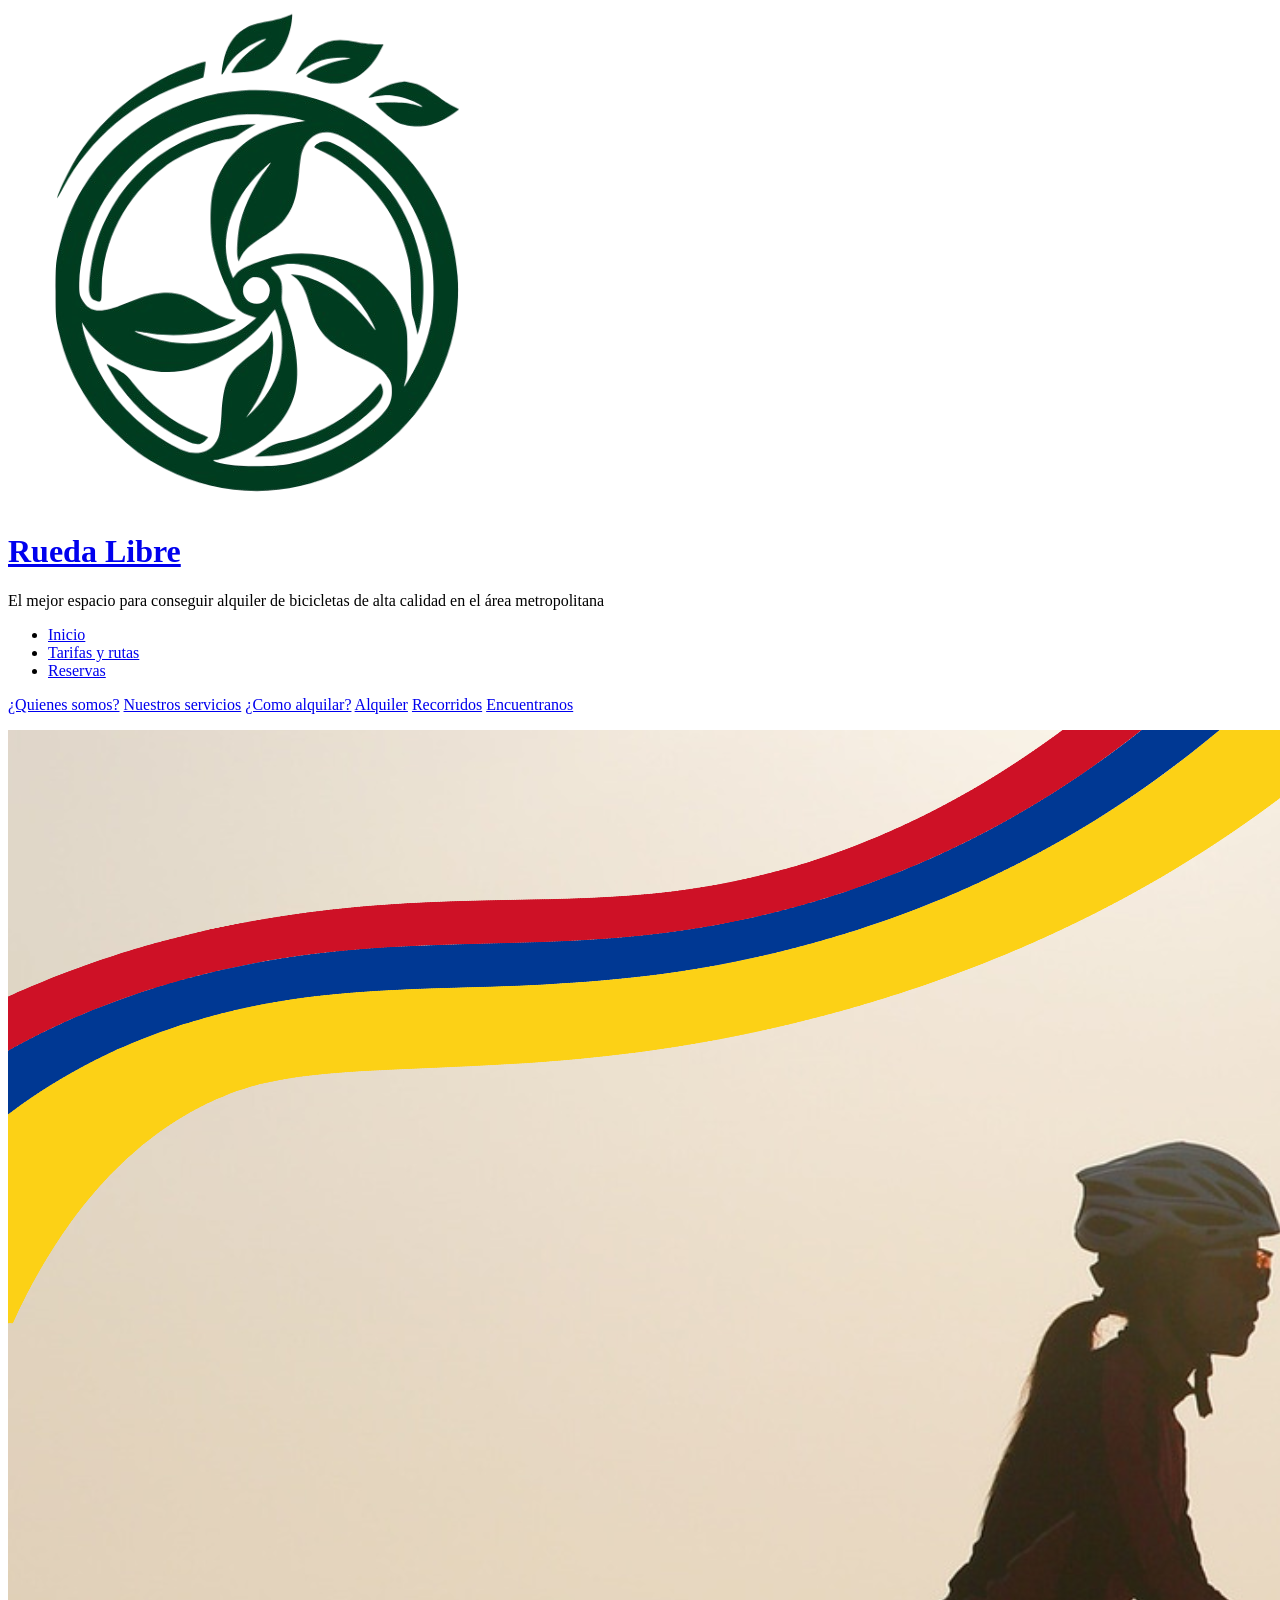
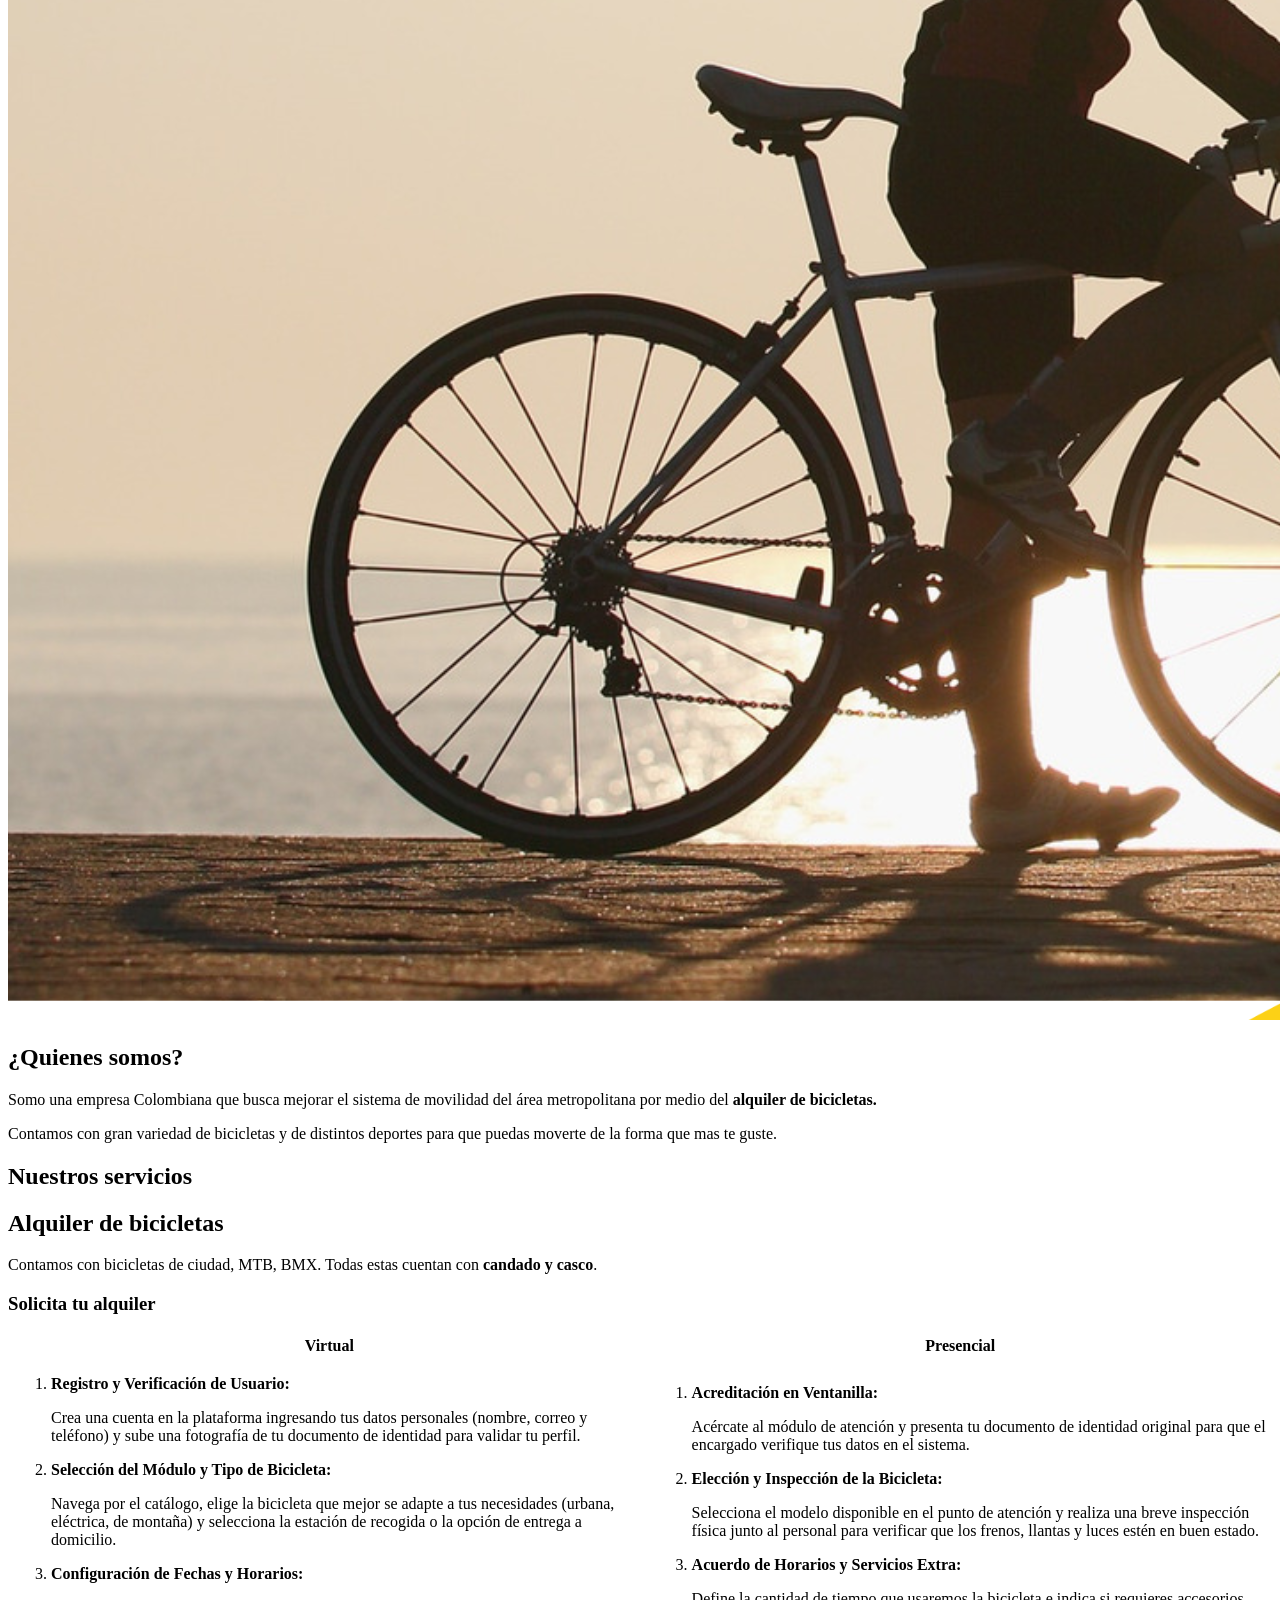
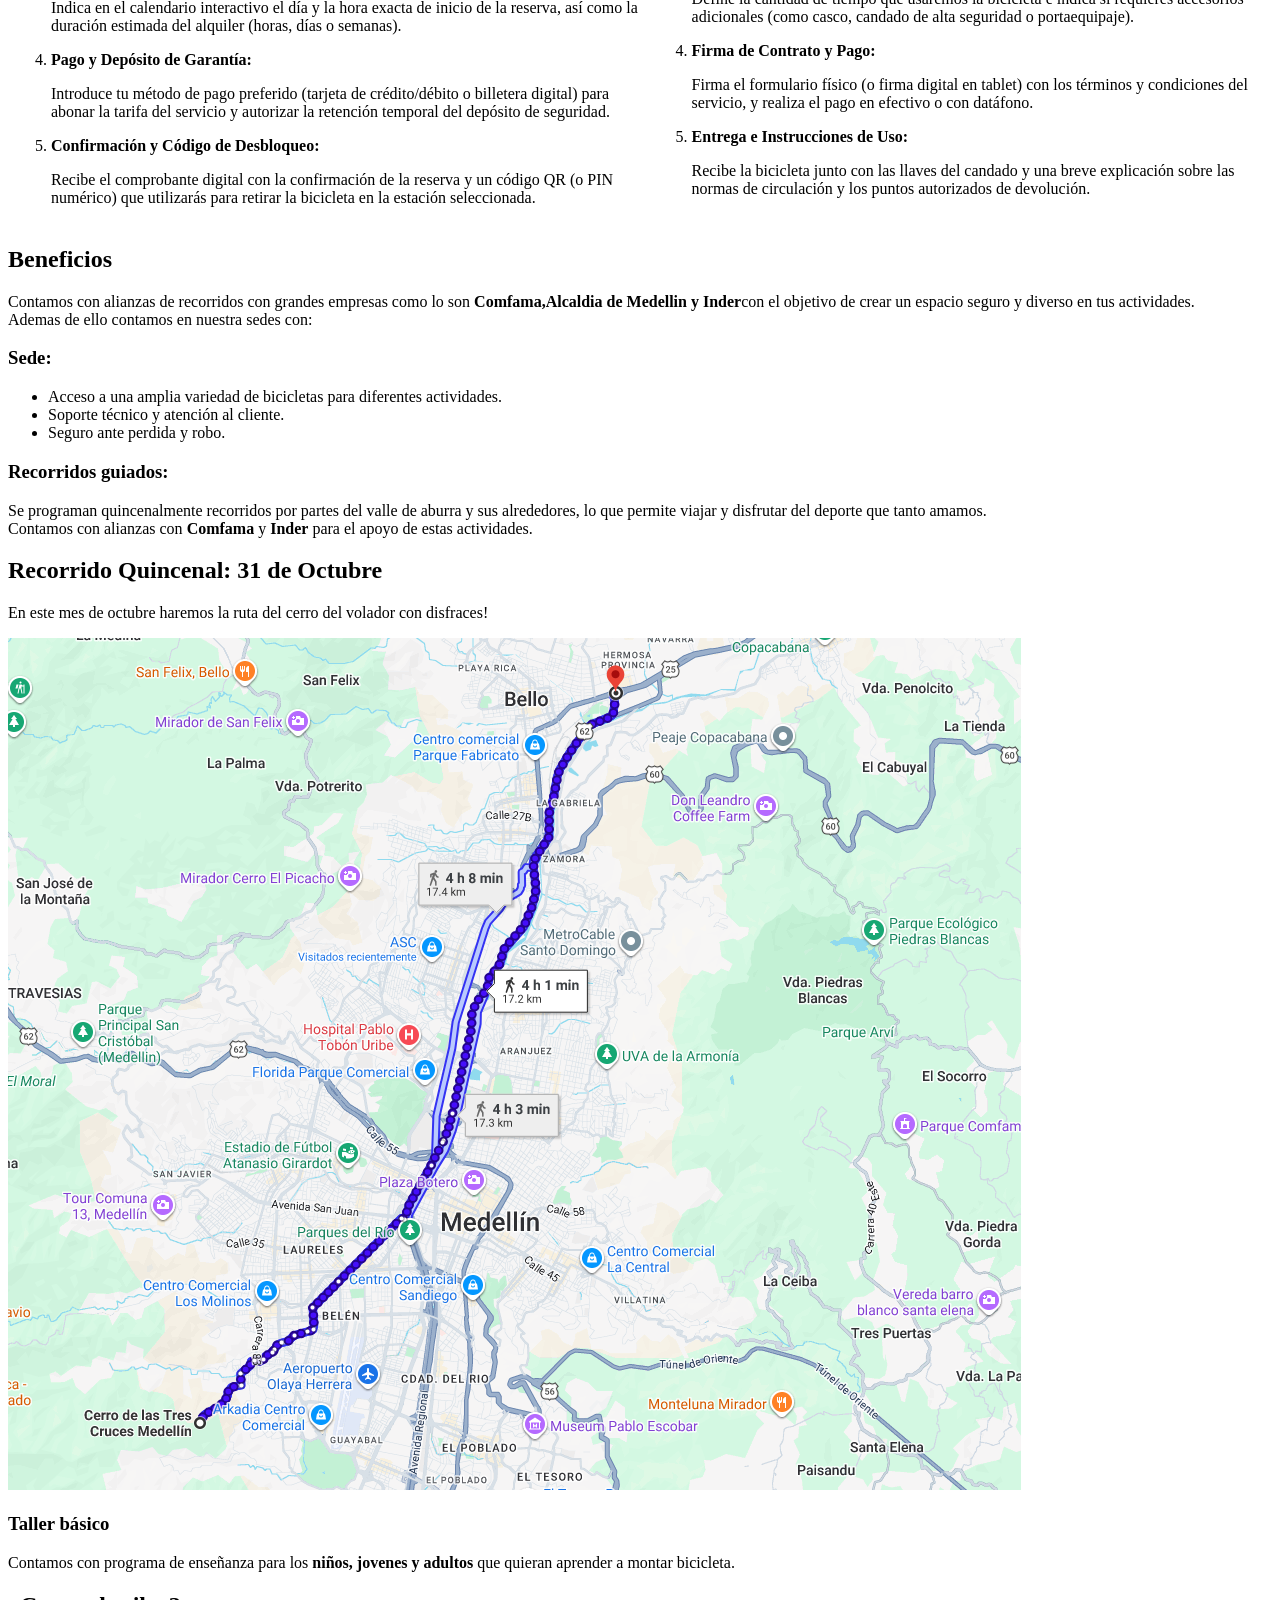
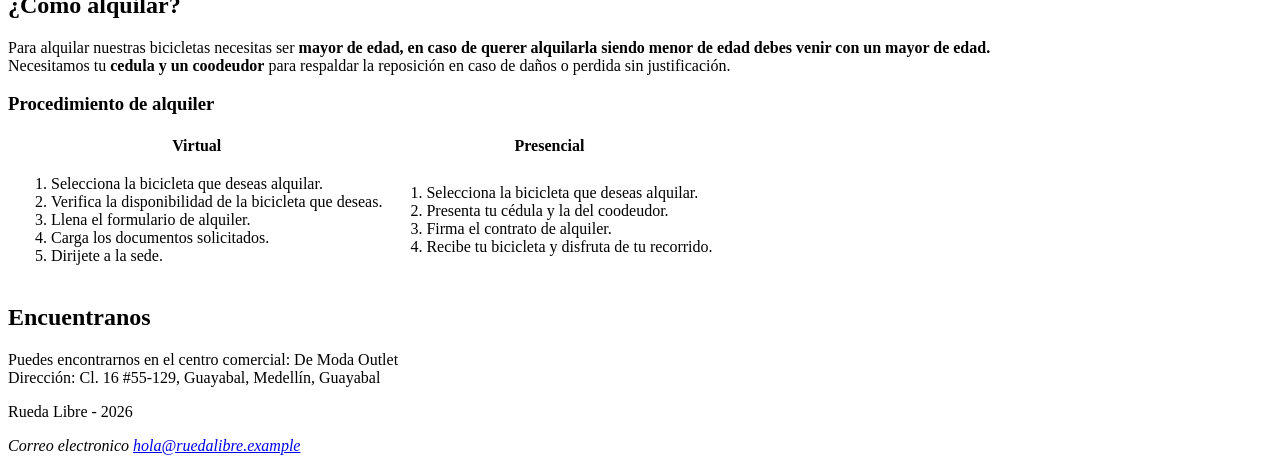
==== index.html @ 6a7b89da "Finalizacion de mini reto 1" ====
<!DOCTYPE html>
<html lang="es">
<!--Estructura HTML Y Head-->

<head>
    <meta charset="UTF-8">
    <meta name="viewport" content="width=device-width, initial-scale=1.0">
    <meta name="description"
        content="Rueda Libre es una empresa que fomenta para la movilidad sostenible y el uso de bicicletas en la ciudad por medio del modelo de alquiler.">
    <meta name="author" content="Nodo Digital">
</head>

<body>
    <!--Header con titulo y secmento de barra nav-->
    <header id="Header">
        <title>Rueda Libre | Alquiler de bicicletas en Medellín</title>
        <a href="index.html"><img src="img/logos/Logo.png" alt="Logo"></a>
        <h1><a href="index.html">Rueda Libre</a></h1>
        <p>El mejor espacio para conseguir alquiler de bicicletas de alta calidad en el área metropolitana</p>
        <!--Lista de enlaces-->

        <ul>
            <li><a href="#cuerpo">Inicio</a></li>
            <li><a href="paginas/tarifas.html">Tarifas y rutas</a></li>
            <li><a href="paginas/reserva.html">Reservas</a></li>
        </ul>
        <!--Nav de navegacion-->
        <nav>
            <p><a href="#somos">¿Quienes somos?</a> <a href="#servicios">Nuestros servicios</a> <a href="#como">¿Como
                    alquilar?</a> <a href="paginas/tarifas.html#alquiler">Alquiler</a> <a
                    href="#recorridos">Recorridos</a> <a href="#encuentranos">Encuentranos</a></p>
        </nav>
    </header>

    <!--Contenido principal y único de la página -->
    <main id="cuerpo">
        <!--Banner publicitario 1 -->
        <img src="img/Recursos/banner.png" alt="Bicicleta de alquiler">

        <!--Bloque Quienes somos-->
        <section id="somos">
            <header>
                <h2>¿Quienes somos?</h2>
                <p>Somo una empresa Colombiana que busca mejorar el sistema de movilidad del área metropolitana por
                    medio del
                    <strong>alquiler de bicicletas.</strong><br>
            </header>
            Contamos con gran variedad de bicicletas y de distintos deportes para que puedas moverte de la forma que mas
            te guste.
            </p>
        </section>

        </address>
        </article>

        <!--Bloque Servicios-->
        <article id="servicios">
            <h2>Nuestros servicios</h2>
        </article>

        <!--Bloque Alquiler-->
        <article id="alquiler">
            <header>
                <h2>Alquiler de bicicletas</h2>
                <p>Contamos con bicicletas de ciudad, MTB, BMX. Todas estas cuentan con <strong>candado y
                        casco</strong>.</p>
                <h3>Solicita tu alquiler</h3>
                <table>
                    <thead>
                        <!--Titulo de la tabla-->
                        <tr>
                            <th>Virtual</th>
                            <th>Presencial</th>
                        </tr>
                    </thead>
                    <!--Cuerpo de la tabla-->
                    <tbody>
                        <tr>
                            <td>
                                <ol> <!--Virtual-->
                                    <li><strong>Registro y Verificación de Usuario:</strong>
                                        <p>Crea una cuenta en la plataforma ingresando tus datos personales (nombre,
                                            correo y teléfono) y sube una fotografía de tu documento de identidad para
                                            validar tu perfil.</p>
                                    </li>
                                    <li><strong>Selección del Módulo y Tipo de Bicicleta:</strong>
                                        <p>Navega por el catálogo, elige la bicicleta que mejor se adapte a tus
                                            necesidades (urbana, eléctrica, de montaña) y selecciona la estación de
                                            recogida o la opción de entrega a domicilio.</p>
                                    </li>
                                    <li><strong>Configuración de Fechas y Horarios:</strong>
                                        <p>Indica en el calendario interactivo el día y la hora exacta de inicio de la
                                            reserva, así como la duración estimada del alquiler (horas, días o semanas).
                                        </p>
                                    </li>
                                    <li><strong>Pago y Depósito de Garantía:</strong>
                                        <p>Introduce tu método de pago preferido (tarjeta de crédito/débito o billetera
                                            digital) para abonar la tarifa del servicio y autorizar la retención
                                            temporal del depósito de seguridad.</p>
                                    </li>
                                    <li><strong>Confirmación y Código de Desbloqueo:</strong>
                                        <p>Recibe el comprobante digital con la confirmación de la reserva y un código
                                            QR (o PIN numérico) que utilizarás para retirar la bicicleta en la estación
                                            seleccionada.</p>
                                    </li>
                                </ol>
                            </td>
                            <td>
                                <ol> <!--Presencial-->
                                    <li><strong>Acreditación en Ventanilla:</strong>
                                        <p>Acércate al módulo de atención y presenta tu documento de identidad original
                                            para que el encargado verifique tus datos en el sistema.</p>
                                    </li>
                                    <li><strong>Elección y Inspección de la Bicicleta:</strong>
                                        <p>Selecciona el modelo disponible en el punto de atención y realiza una breve
                                            inspección física junto al personal para verificar que los frenos, llantas y
                                            luces estén en buen estado.</p>
                                    </li>
                                    <li><strong>Acuerdo de Horarios y Servicios Extra:</strong>
                                        <p>Define la cantidad de tiempo que usaremos la bicicleta e indica si requieres
                                            accesorios adicionales (como casco, candado de alta seguridad o
                                            portaequipaje).</p>
                                    </li>
                                    <li><strong>Firma de Contrato y Pago:</strong>
                                        <p>Firma el formulario físico (o firma digital en tablet) con los términos y
                                            condiciones del servicio, y realiza el pago en efectivo o con datáfono.</p>
                                    </li>
                                    <li><strong>Entrega e Instrucciones de Uso:</strong>
                                        <p>Recibe la bicicleta junto con las llaves del candado y una breve explicación
                                            sobre las normas de circulación y los puntos autorizados de devolución.</p>
                                    </li>
                                </ol>
                            </td>
                        </tr>
                    </tbody>
                </table>
            </header>
        </article>

        <!--Bloque Beneficios-->
        <article id="Beneficios">
            <header>
                <h2>Beneficios</h2>
                <p>Contamos con alianzas de recorridos con grandes empresas como lo son <strong>Comfama,Alcaldia de
                        Medellin y Inder</strong>con el objetivo de crear un espacio seguro y diverso en tus
                    actividades. <br>
                    Ademas de ello contamos en nuestra sedes con:</p>
            </header>

            <!--Benefecios Sede-->
            <section id="Sede">
                <h3>Sede:</h3>
                <ul>
                    <li>Acceso a una amplia variedad de bicicletas para diferentes actividades.</li>
                    <li>Soporte técnico y atención al cliente.</li>
                    <li>Seguro ante perdida y robo.</li>
                </ul>
            </section>
        </article>
        <!--Benefecios Recorrido-->
        <section id="recorrido">
            <h3>Recorridos guiados:</h3>
            <p>Se programan quincenalmente recorridos por partes del valle de aburra y sus alrededores, lo que permite
                viajar
                y disfrutar del deporte que tanto amamos.<br>
                Contamos con alianzas con <strong>Comfama</strong> y <strong>Inder</strong> para el apoyo de estas
                actividades.</p>

            <article id="Recorrido">
                <h2>Recorrido Quincenal: <time datetime="31-10-2026">31 de Octubre</time></h2>
                <p>En este mes de octubre haremos la ruta del cerro del volador con disfraces!</p>
                <a href="https://maps.app.goo.gl/w4BMP2JzTjfo9PBx7" target="_blank">
                    <img src="img/Recursos/Ruta.png" alt="50">
                </a>
            </article>
        </section>
        <section id="taller">
            <h3>Taller básico</h3>
            <p>Contamos con programa de enseñanza para los <strong>niños, jovenes y adultos</strong> que quieran
                aprender a
                montar bicicleta.</p>
        </section>

        <section id="como">
            <h2>¿Como alquilar?</h2>
            <p>Para alquilar nuestras bicicletas necesitas ser <strong>mayor de edad, en caso de querer alquilarla
                    siendo
                    menor de edad debes venir con un mayor de edad.</strong> <br>
                Necesitamos tu <strong>cedula y un coodeudor</strong> para respaldar la reposición en caso de daños o
                perdida sin justificación.</p>
        </section>
        <section id="procedimiento">
            <h3>Procedimiento de alquiler</h3>
            <table id="procedimiento">
                <tr>
                    <th>Virtual</th>
                    <th>Presencial</th>
                </tr>
                <tr>
                    <td>
                        <ol>
                            <li>Selecciona la bicicleta que deseas alquilar.</li>
                            <li>Verifica la disponibilidad de la bicicleta que deseas.</li>
                            <li>Llena el formulario de alquiler.</li>
                            <li>Carga los documentos solicitados.</li>
                            <li>Dirijete a la sede.</li>
                        </ol>
                    </td>
                    <td>
                        <ol>
                            <li>Selecciona la bicicleta que deseas alquilar.</li>
                            <li>Presenta tu cédula y la del coodeudor.</li>
                            <li>Firma el contrato de alquiler.</li>
                            <li>Recibe tu bicicleta y disfruta de tu recorrido.</li>
                        </ol>
                    </td>
                </tr>
            </table>
        </section>
    </main>
    <section id="encuentranos">
        <h2>Encuentranos</h2>
        <p>Puedes encontrarnos en el centro comercial: De Moda Outlet <br>
            Dirección: Cl. 16 #55-129, Guayabal, Medellín, Guayabal</p>
    </section>

            <footer>
                <p>Rueda Libre - 2026 <br>
                <address>
                    Correo electronico <a href="mailto:hola@ruedalibre.example" target="_blank"
                        rel="noopener noreferrer">hola@ruedalibre.example</a>
                </address>
        </address>

        </p>
        </footer>
</body>

</html>
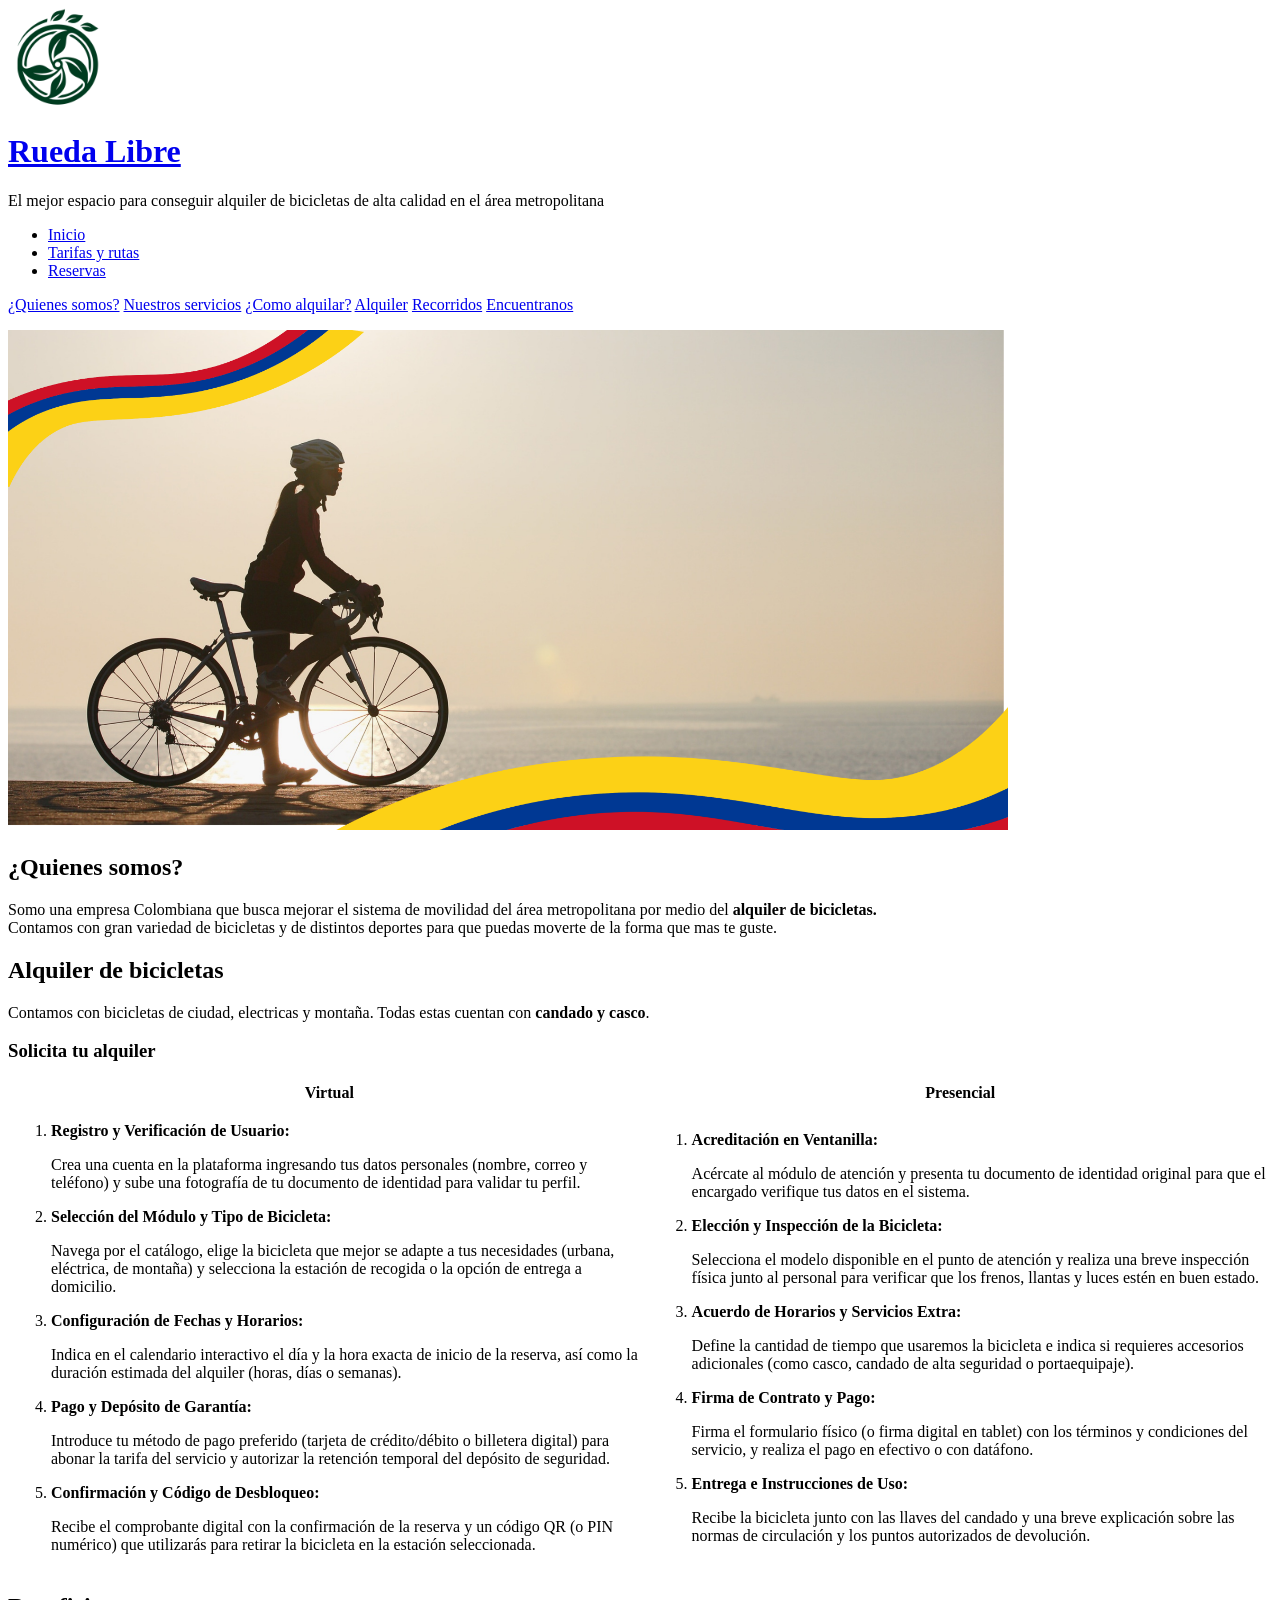
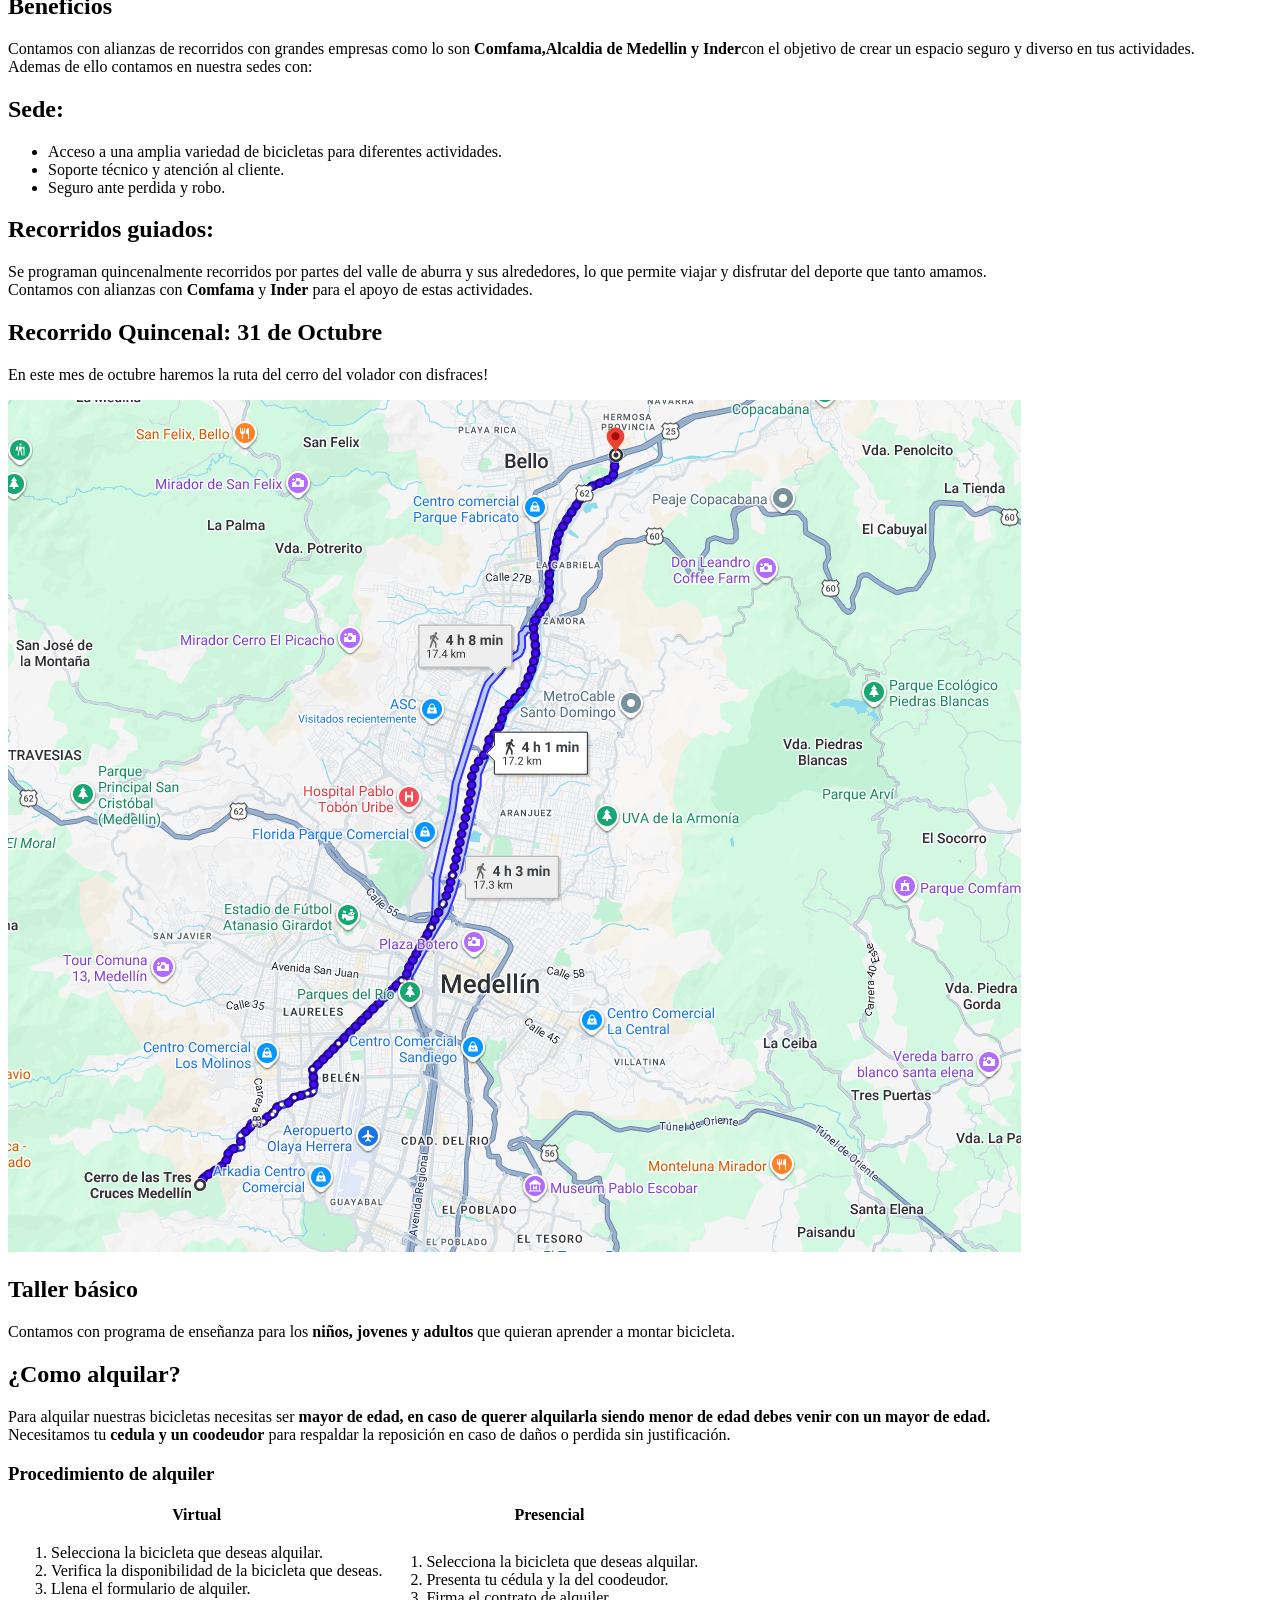
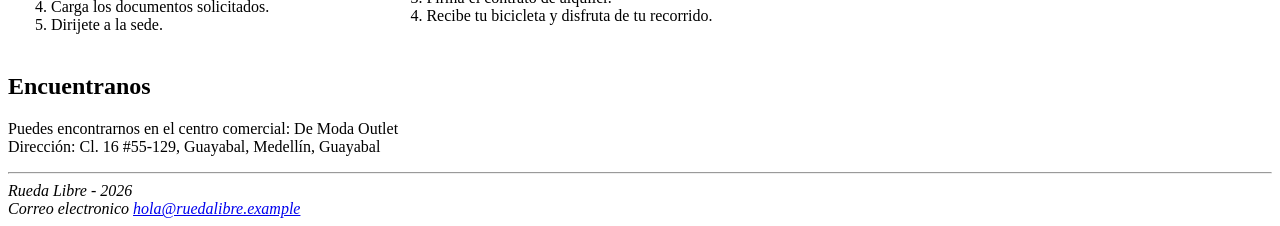
==== commit 8c70d658: "Mini reto 3" ====
--- a/index.html
+++ b/index.html
@@ -8,24 +8,25 @@
     <meta name="description"
         content="Rueda Libre es una empresa que fomenta para la movilidad sostenible y el uso de bicicletas en la ciudad por medio del modelo de alquiler.">
     <meta name="author" content="Nodo Digital">
+    <title>Rueda Libre | Alquiler de bicicletas en Medellín</title>
 </head>
 
 <body>
     <!--Header con titulo y secmento de barra nav-->
     <header id="Header">
-        <title>Rueda Libre | Alquiler de bicicletas en Medellín</title>
-        <a href="index.html"><img src="img/logos/Logo.png" alt="Logo"></a>
+        <a href="index.html"><img src="img/logos/Logo.png" alt="Logo" width="100" height="100"></a>
         <h1><a href="index.html">Rueda Libre</a></h1>
         <p>El mejor espacio para conseguir alquiler de bicicletas de alta calidad en el área metropolitana</p>
+
         <!--Lista de enlaces-->
-
+        <nav>
         <ul>
             <li><a href="#cuerpo">Inicio</a></li>
             <li><a href="paginas/tarifas.html">Tarifas y rutas</a></li>
             <li><a href="paginas/reserva.html">Reservas</a></li>
         </ul>
         <!--Nav de navegacion-->
-        <nav>
+        
             <p><a href="#somos">¿Quienes somos?</a> <a href="#servicios">Nuestros servicios</a> <a href="#como">¿Como
                     alquilar?</a> <a href="paginas/tarifas.html#alquiler">Alquiler</a> <a
                     href="#recorridos">Recorridos</a> <a href="#encuentranos">Encuentranos</a></p>
@@ -35,106 +36,95 @@
     <!--Contenido principal y único de la página -->
     <main id="cuerpo">
         <!--Banner publicitario 1 -->
-        <img src="img/Recursos/banner.png" alt="Bicicleta de alquiler">
+        <img src="img/Recursos/banner.png" alt="Bicicleta de alquiler" width="1000" height="500">
 
         <!--Bloque Quienes somos-->
-        <section id="somos">
-            <header>
-                <h2>¿Quienes somos?</h2>
-                <p>Somo una empresa Colombiana que busca mejorar el sistema de movilidad del área metropolitana por
-                    medio del
-                    <strong>alquiler de bicicletas.</strong><br>
-            </header>
-            Contamos con gran variedad de bicicletas y de distintos deportes para que puedas moverte de la forma que mas
-            te guste.
+        <header id="somos">
+            <h2>¿Quienes somos?</h2>
+            <p>Somo una empresa Colombiana que busca mejorar el sistema de movilidad del área metropolitana por
+                medio del
+                <strong>alquiler de bicicletas.</strong><br>
+                Contamos con gran variedad de bicicletas y de distintos deportes para que puedas moverte de la forma que
+                mas
+                te guste.
             </p>
-        </section>
-
-        </address>
-        </article>
-
-        <!--Bloque Servicios-->
-        <article id="servicios">
-            <h2>Nuestros servicios</h2>
-        </article>
+        </header>
 
         <!--Bloque Alquiler-->
         <article id="alquiler">
-            <header>
-                <h2>Alquiler de bicicletas</h2>
-                <p>Contamos con bicicletas de ciudad, MTB, BMX. Todas estas cuentan con <strong>candado y
-                        casco</strong>.</p>
-                <h3>Solicita tu alquiler</h3>
-                <table>
-                    <thead>
-                        <!--Titulo de la tabla-->
-                        <tr>
-                            <th>Virtual</th>
-                            <th>Presencial</th>
-                        </tr>
-                    </thead>
-                    <!--Cuerpo de la tabla-->
-                    <tbody>
-                        <tr>
-                            <td>
-                                <ol> <!--Virtual-->
-                                    <li><strong>Registro y Verificación de Usuario:</strong>
-                                        <p>Crea una cuenta en la plataforma ingresando tus datos personales (nombre,
-                                            correo y teléfono) y sube una fotografía de tu documento de identidad para
-                                            validar tu perfil.</p>
-                                    </li>
-                                    <li><strong>Selección del Módulo y Tipo de Bicicleta:</strong>
-                                        <p>Navega por el catálogo, elige la bicicleta que mejor se adapte a tus
-                                            necesidades (urbana, eléctrica, de montaña) y selecciona la estación de
-                                            recogida o la opción de entrega a domicilio.</p>
-                                    </li>
-                                    <li><strong>Configuración de Fechas y Horarios:</strong>
-                                        <p>Indica en el calendario interactivo el día y la hora exacta de inicio de la
-                                            reserva, así como la duración estimada del alquiler (horas, días o semanas).
-                                        </p>
-                                    </li>
-                                    <li><strong>Pago y Depósito de Garantía:</strong>
-                                        <p>Introduce tu método de pago preferido (tarjeta de crédito/débito o billetera
-                                            digital) para abonar la tarifa del servicio y autorizar la retención
-                                            temporal del depósito de seguridad.</p>
-                                    </li>
-                                    <li><strong>Confirmación y Código de Desbloqueo:</strong>
-                                        <p>Recibe el comprobante digital con la confirmación de la reserva y un código
-                                            QR (o PIN numérico) que utilizarás para retirar la bicicleta en la estación
-                                            seleccionada.</p>
-                                    </li>
-                                </ol>
-                            </td>
-                            <td>
-                                <ol> <!--Presencial-->
-                                    <li><strong>Acreditación en Ventanilla:</strong>
-                                        <p>Acércate al módulo de atención y presenta tu documento de identidad original
-                                            para que el encargado verifique tus datos en el sistema.</p>
-                                    </li>
-                                    <li><strong>Elección y Inspección de la Bicicleta:</strong>
-                                        <p>Selecciona el modelo disponible en el punto de atención y realiza una breve
-                                            inspección física junto al personal para verificar que los frenos, llantas y
-                                            luces estén en buen estado.</p>
-                                    </li>
-                                    <li><strong>Acuerdo de Horarios y Servicios Extra:</strong>
-                                        <p>Define la cantidad de tiempo que usaremos la bicicleta e indica si requieres
-                                            accesorios adicionales (como casco, candado de alta seguridad o
-                                            portaequipaje).</p>
-                                    </li>
-                                    <li><strong>Firma de Contrato y Pago:</strong>
-                                        <p>Firma el formulario físico (o firma digital en tablet) con los términos y
-                                            condiciones del servicio, y realiza el pago en efectivo o con datáfono.</p>
-                                    </li>
-                                    <li><strong>Entrega e Instrucciones de Uso:</strong>
-                                        <p>Recibe la bicicleta junto con las llaves del candado y una breve explicación
-                                            sobre las normas de circulación y los puntos autorizados de devolución.</p>
-                                    </li>
-                                </ol>
-                            </td>
-                        </tr>
-                    </tbody>
-                </table>
-            </header>
+            <h2>Alquiler de bicicletas</h2>
+            <p>Contamos con bicicletas de ciudad, electricas y montaña. Todas estas cuentan con <strong>candado y
+                    casco</strong>.</p>
+            <h3>Solicita tu alquiler</h3>
+            <table>
+                <thead>
+                    <!--Titulo de la tabla-->
+                    <tr>
+                        <th>Virtual</th>
+                        <th>Presencial</th>
+                    </tr>
+                </thead>
+                <!--Cuerpo de la tabla-->
+                <tbody>
+                    <tr>
+                        <td>
+                            <ol> <!--Virtual-->
+                                <li><strong>Registro y Verificación de Usuario:</strong>
+                                    <p>Crea una cuenta en la plataforma ingresando tus datos personales (nombre,
+                                        correo y teléfono) y sube una fotografía de tu documento de identidad para
+                                        validar tu perfil.</p>
+                                </li>
+                                <li><strong>Selección del Módulo y Tipo de Bicicleta:</strong>
+                                    <p>Navega por el catálogo, elige la bicicleta que mejor se adapte a tus
+                                        necesidades (urbana, eléctrica, de montaña) y selecciona la estación de
+                                        recogida o la opción de entrega a domicilio.</p>
+                                </li>
+                                <li><strong>Configuración de Fechas y Horarios:</strong>
+                                    <p>Indica en el calendario interactivo el día y la hora exacta de inicio de la
+                                        reserva, así como la duración estimada del alquiler (horas, días o semanas).
+                                    </p>
+                                </li>
+                                <li><strong>Pago y Depósito de Garantía:</strong>
+                                    <p>Introduce tu método de pago preferido (tarjeta de crédito/débito o billetera
+                                        digital) para abonar la tarifa del servicio y autorizar la retención
+                                        temporal del depósito de seguridad.</p>
+                                </li>
+                                <li><strong>Confirmación y Código de Desbloqueo:</strong>
+                                    <p>Recibe el comprobante digital con la confirmación de la reserva y un código
+                                        QR (o PIN numérico) que utilizarás para retirar la bicicleta en la estación
+                                        seleccionada.</p>
+                                </li>
+                            </ol>
+                        </td>
+                        <td>
+                            <ol> <!--Presencial-->
+                                <li><strong>Acreditación en Ventanilla:</strong>
+                                    <p>Acércate al módulo de atención y presenta tu documento de identidad original
+                                        para que el encargado verifique tus datos en el sistema.</p>
+                                </li>
+                                <li><strong>Elección y Inspección de la Bicicleta:</strong>
+                                    <p>Selecciona el modelo disponible en el punto de atención y realiza una breve
+                                        inspección física junto al personal para verificar que los frenos, llantas y
+                                        luces estén en buen estado.</p>
+                                </li>
+                                <li><strong>Acuerdo de Horarios y Servicios Extra:</strong>
+                                    <p>Define la cantidad de tiempo que usaremos la bicicleta e indica si requieres
+                                        accesorios adicionales (como casco, candado de alta seguridad o
+                                        portaequipaje).</p>
+                                </li>
+                                <li><strong>Firma de Contrato y Pago:</strong>
+                                    <p>Firma el formulario físico (o firma digital en tablet) con los términos y
+                                        condiciones del servicio, y realiza el pago en efectivo o con datáfono.</p>
+                                </li>
+                                <li><strong>Entrega e Instrucciones de Uso:</strong>
+                                    <p>Recibe la bicicleta junto con las llaves del candado y una breve explicación
+                                        sobre las normas de circulación y los puntos autorizados de devolución.</p>
+                                </li>
+                            </ol>
+                        </td>
+                    </tr>
+                </tbody>
+            </table>
         </article>
 
         <!--Bloque Beneficios-->
@@ -148,48 +138,47 @@
             </header>
 
             <!--Benefecios Sede-->
-            <section id="Sede">
-                <h3>Sede:</h3>
+            <article id="Sede">
+                <h2>Sede:</h2>
                 <ul>
                     <li>Acceso a una amplia variedad de bicicletas para diferentes actividades.</li>
                     <li>Soporte técnico y atención al cliente.</li>
                     <li>Seguro ante perdida y robo.</li>
                 </ul>
-            </section>
-        </article>
+            </article>
+
         <!--Benefecios Recorrido-->
-        <section id="recorrido">
-            <h3>Recorridos guiados:</h3>
+        <article id="recorrido">
+            <h2>Recorridos guiados:</h2>
             <p>Se programan quincenalmente recorridos por partes del valle de aburra y sus alrededores, lo que permite
                 viajar
                 y disfrutar del deporte que tanto amamos.<br>
                 Contamos con alianzas con <strong>Comfama</strong> y <strong>Inder</strong> para el apoyo de estas
                 actividades.</p>
-
+                </article>
             <article id="Recorrido">
                 <h2>Recorrido Quincenal: <time datetime="31-10-2026">31 de Octubre</time></h2>
                 <p>En este mes de octubre haremos la ruta del cerro del volador con disfraces!</p>
                 <a href="https://maps.app.goo.gl/w4BMP2JzTjfo9PBx7" target="_blank">
-                    <img src="img/Recursos/Ruta.png" alt="50">
+                    <img src="img/Recursos/Ruta.png" alt="Recorrido que se va a realizar">
                 </a>
-            </article>
-        </section>
-        <section id="taller">
-            <h3>Taller básico</h3>
+        </article>
+        <article id="taller">
+            <h2>Taller básico</h2>
             <p>Contamos con programa de enseñanza para los <strong>niños, jovenes y adultos</strong> que quieran
                 aprender a
                 montar bicicleta.</p>
-        </section>
-
-        <section id="como">
+        </article>
+
+        <article id="como">
             <h2>¿Como alquilar?</h2>
             <p>Para alquilar nuestras bicicletas necesitas ser <strong>mayor de edad, en caso de querer alquilarla
                     siendo
                     menor de edad debes venir con un mayor de edad.</strong> <br>
                 Necesitamos tu <strong>cedula y un coodeudor</strong> para respaldar la reposición en caso de daños o
                 perdida sin justificación.</p>
-        </section>
-        <section id="procedimiento">
+        </article>
+        <section id="pasos">
             <h3>Procedimiento de alquiler</h3>
             <table id="procedimiento">
                 <tr>
@@ -217,23 +206,23 @@
                 </tr>
             </table>
         </section>
+
+        <article id="encuentranos">
+            <h2>Encuentranos</h2>
+            <p>Puedes encontrarnos en el centro comercial: De Moda Outlet <br>
+                Dirección: Cl. 16 #55-129, Guayabal, Medellín, Guayabal</p>
+        </article>
     </main>
-    <section id="encuentranos">
-        <h2>Encuentranos</h2>
-        <p>Puedes encontrarnos en el centro comercial: De Moda Outlet <br>
-            Dirección: Cl. 16 #55-129, Guayabal, Medellín, Guayabal</p>
-    </section>
-
-            <footer>
-                <p>Rueda Libre - 2026 <br>
-                <address>
-                    Correo electronico <a href="mailto:hola@ruedalibre.example" target="_blank"
-                        rel="noopener noreferrer">hola@ruedalibre.example</a>
-                </address>
+
+    <!--Pie de pagina-->
+    <hr>
+    <footer>
+        <address>
+            Rueda Libre - 2026 <br>
+            Correo electronico <a href="mailto:hola@ruedalibre.example" target="_blank"
+                rel="noopener noreferrer">hola@ruedalibre.example</a>
         </address>
-
-        </p>
-        </footer>
+    </footer>
 </body>
 
 </html>
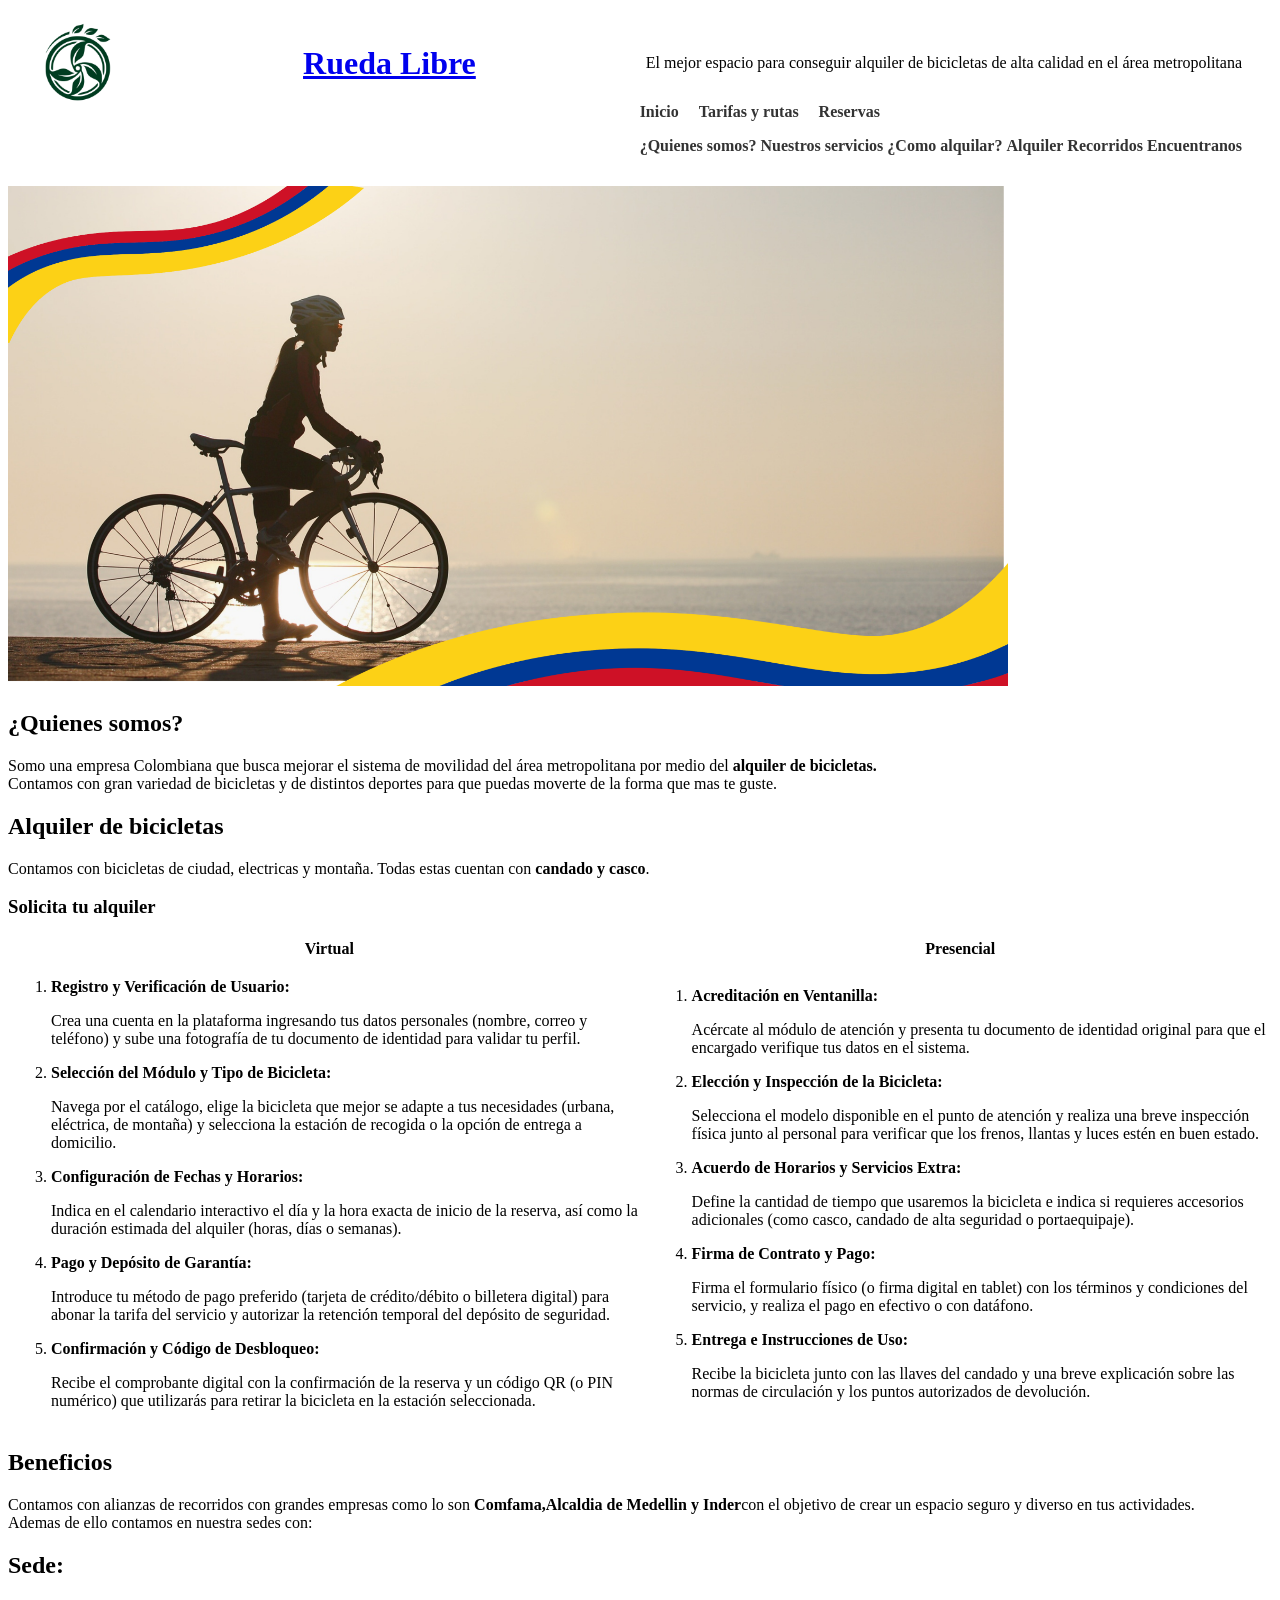
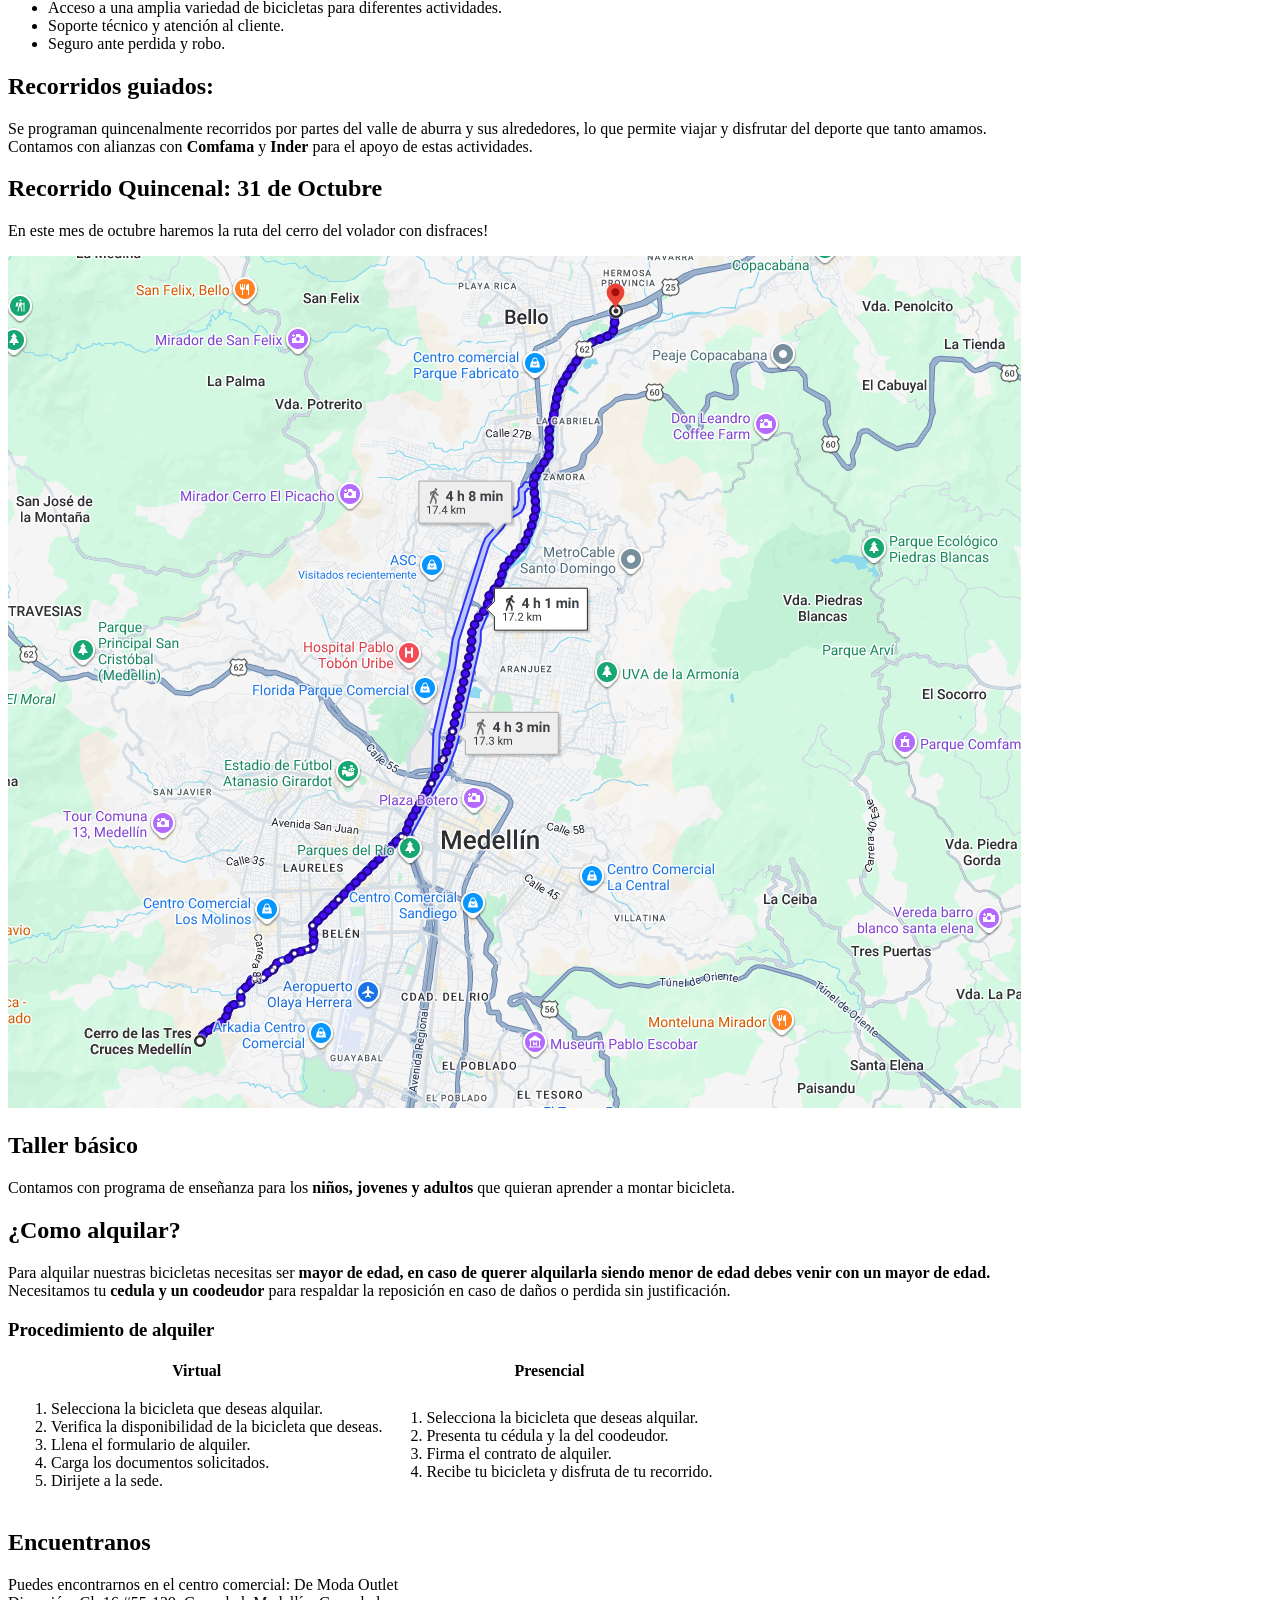
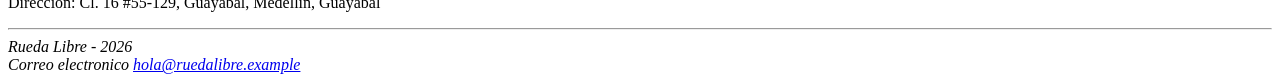
==== commit b12ad927: "Actualizacion mini reto 4, actualmente estamos trabajando en front de la pagina, donde se busca corr" ====
--- a/index.html
+++ b/index.html
@@ -9,6 +9,7 @@
         content="Rueda Libre es una empresa que fomenta para la movilidad sostenible y el uso de bicicletas en la ciudad por medio del modelo de alquiler.">
     <meta name="author" content="Nodo Digital">
     <title>Rueda Libre | Alquiler de bicicletas en Medellín</title>
+    <link rel="stylesheet" href="css/styles.css">
 </head>
 
 <body>
@@ -19,7 +20,7 @@
         <p>El mejor espacio para conseguir alquiler de bicicletas de alta calidad en el área metropolitana</p>
 
         <!--Lista de enlaces-->
-        <nav>
+        <nav id="solicitud">
         <ul>
             <li><a href="#cuerpo">Inicio</a></li>
             <li><a href="paginas/tarifas.html">Tarifas y rutas</a></li>
@@ -40,7 +41,7 @@
 
         <!--Bloque Quienes somos-->
         <header id="somos">
-            <h2>¿Quienes somos?</h2>
+            <h2 tabindex="0">¿Quienes somos?</h2>
             <p>Somo una empresa Colombiana que busca mejorar el sistema de movilidad del área metropolitana por
                 medio del
                 <strong>alquiler de bicicletas.</strong><br>
@@ -52,10 +53,10 @@
 
         <!--Bloque Alquiler-->
         <article id="alquiler">
-            <h2>Alquiler de bicicletas</h2>
+            <h2 tabindex="0">Alquiler de bicicletas</h2>
             <p>Contamos con bicicletas de ciudad, electricas y montaña. Todas estas cuentan con <strong>candado y
                     casco</strong>.</p>
-            <h3>Solicita tu alquiler</h3>
+            <h3 tabindex="0">Solicita tu alquiler</h3>
             <table>
                 <thead>
                     <!--Titulo de la tabla-->
@@ -130,7 +131,7 @@
         <!--Bloque Beneficios-->
         <article id="Beneficios">
             <header>
-                <h2>Beneficios</h2>
+                <h2 tabindex="0">Beneficios</h2>
                 <p>Contamos con alianzas de recorridos con grandes empresas como lo son <strong>Comfama,Alcaldia de
                         Medellin y Inder</strong>con el objetivo de crear un espacio seguro y diverso en tus
                     actividades. <br>
@@ -139,7 +140,7 @@
 
             <!--Benefecios Sede-->
             <article id="Sede">
-                <h2>Sede:</h2>
+                <h2 tabindex="0">Sede:</h2>
                 <ul>
                     <li>Acceso a una amplia variedad de bicicletas para diferentes actividades.</li>
                     <li>Soporte técnico y atención al cliente.</li>
@@ -149,7 +150,7 @@
 
         <!--Benefecios Recorrido-->
         <article id="recorrido">
-            <h2>Recorridos guiados:</h2>
+            <h2 tabindex="0">Recorridos guiados:</h2>
             <p>Se programan quincenalmente recorridos por partes del valle de aburra y sus alrededores, lo que permite
                 viajar
                 y disfrutar del deporte que tanto amamos.<br>
@@ -164,14 +165,14 @@
                 </a>
         </article>
         <article id="taller">
-            <h2>Taller básico</h2>
+            <h2 tabindex="0">Taller básico</h2>
             <p>Contamos con programa de enseñanza para los <strong>niños, jovenes y adultos</strong> que quieran
                 aprender a
                 montar bicicleta.</p>
         </article>
 
         <article id="como">
-            <h2>¿Como alquilar?</h2>
+            <h2 tabindex="0">¿Como alquilar?</h2>
             <p>Para alquilar nuestras bicicletas necesitas ser <strong>mayor de edad, en caso de querer alquilarla
                     siendo
                     menor de edad debes venir con un mayor de edad.</strong> <br>
@@ -179,7 +180,7 @@
                 perdida sin justificación.</p>
         </article>
         <section id="pasos">
-            <h3>Procedimiento de alquiler</h3>
+            <h3 tabindex="0">Procedimiento de alquiler</h3>
             <table id="procedimiento">
                 <tr>
                     <th>Virtual</th>
@@ -208,7 +209,7 @@
         </section>
 
         <article id="encuentranos">
-            <h2>Encuentranos</h2>
+            <h2 tabindex="0">Encuentranos</h2>
             <p>Puedes encontrarnos en el centro comercial: De Moda Outlet <br>
                 Dirección: Cl. 16 #55-129, Guayabal, Medellín, Guayabal</p>
         </article>
--- a/css/styles.css
+++ b/css/styles.css
@@ -0,0 +1,61 @@
+/*Verde Ruta #1E7A4F Botones y enlaces
+
+Naranja Pedal -#F39A2B - Destacados y botones secundarios
+
+Azul Noche - #14213D - Títulos y encabezado
+
+Crema - #FAF6EF - Fondo general
+
+Gris Asfalto - #5B6470 - Texto secundario*/
+
+/* Estilo general del encabezado*/
+
+#Header {
+    display: flex;
+    align-items: center;
+    justify-content: space-between;
+    flex-wrap: wrap;
+    padding: 15px 30px;
+}
+
+/*Logo y titulo */
+#Header > a,
+#Header h1 {
+    display: inline-flex;
+    align-items: center;
+    margin: 0%;
+}
+
+/* Ajustes para el logo */
+#Header img {
+    max-width: 80px;
+    height: auto;
+    display: block;
+}
+
+#Header h1 {
+    font-size: 2rem;
+    margin-left: 15px;
+}
+
+#solicitud{
+    margin-left: auto;
+}
+/* Menú de navegación*/
+#Header nav ul {
+    display: flex;
+    list-style: none;
+    margin: 0;
+    padding: 0;
+    gap: 20px;
+}
+
+#Header nav a {
+    text-decoration: none;
+    color: #333;
+    font-weight: bold;
+}
+
+#Header nav a:hover {
+    color: #007bff;
+}
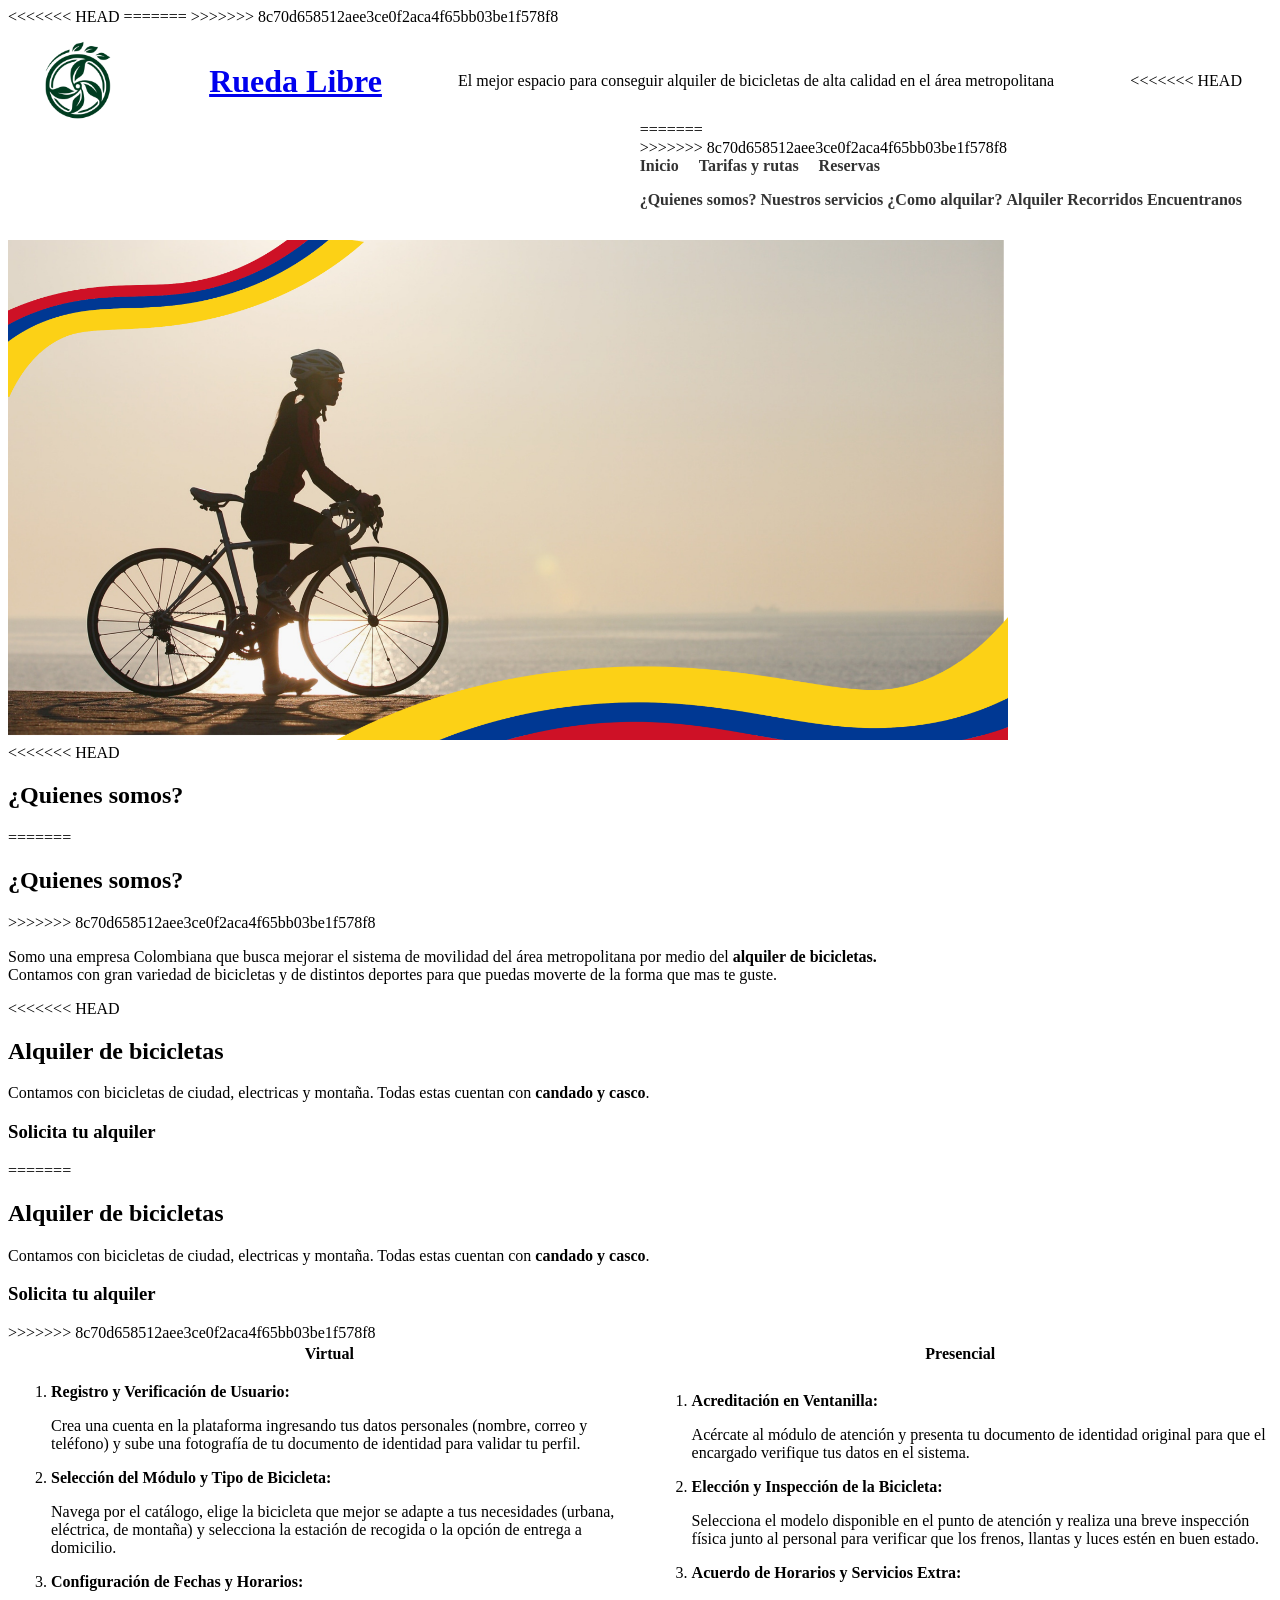
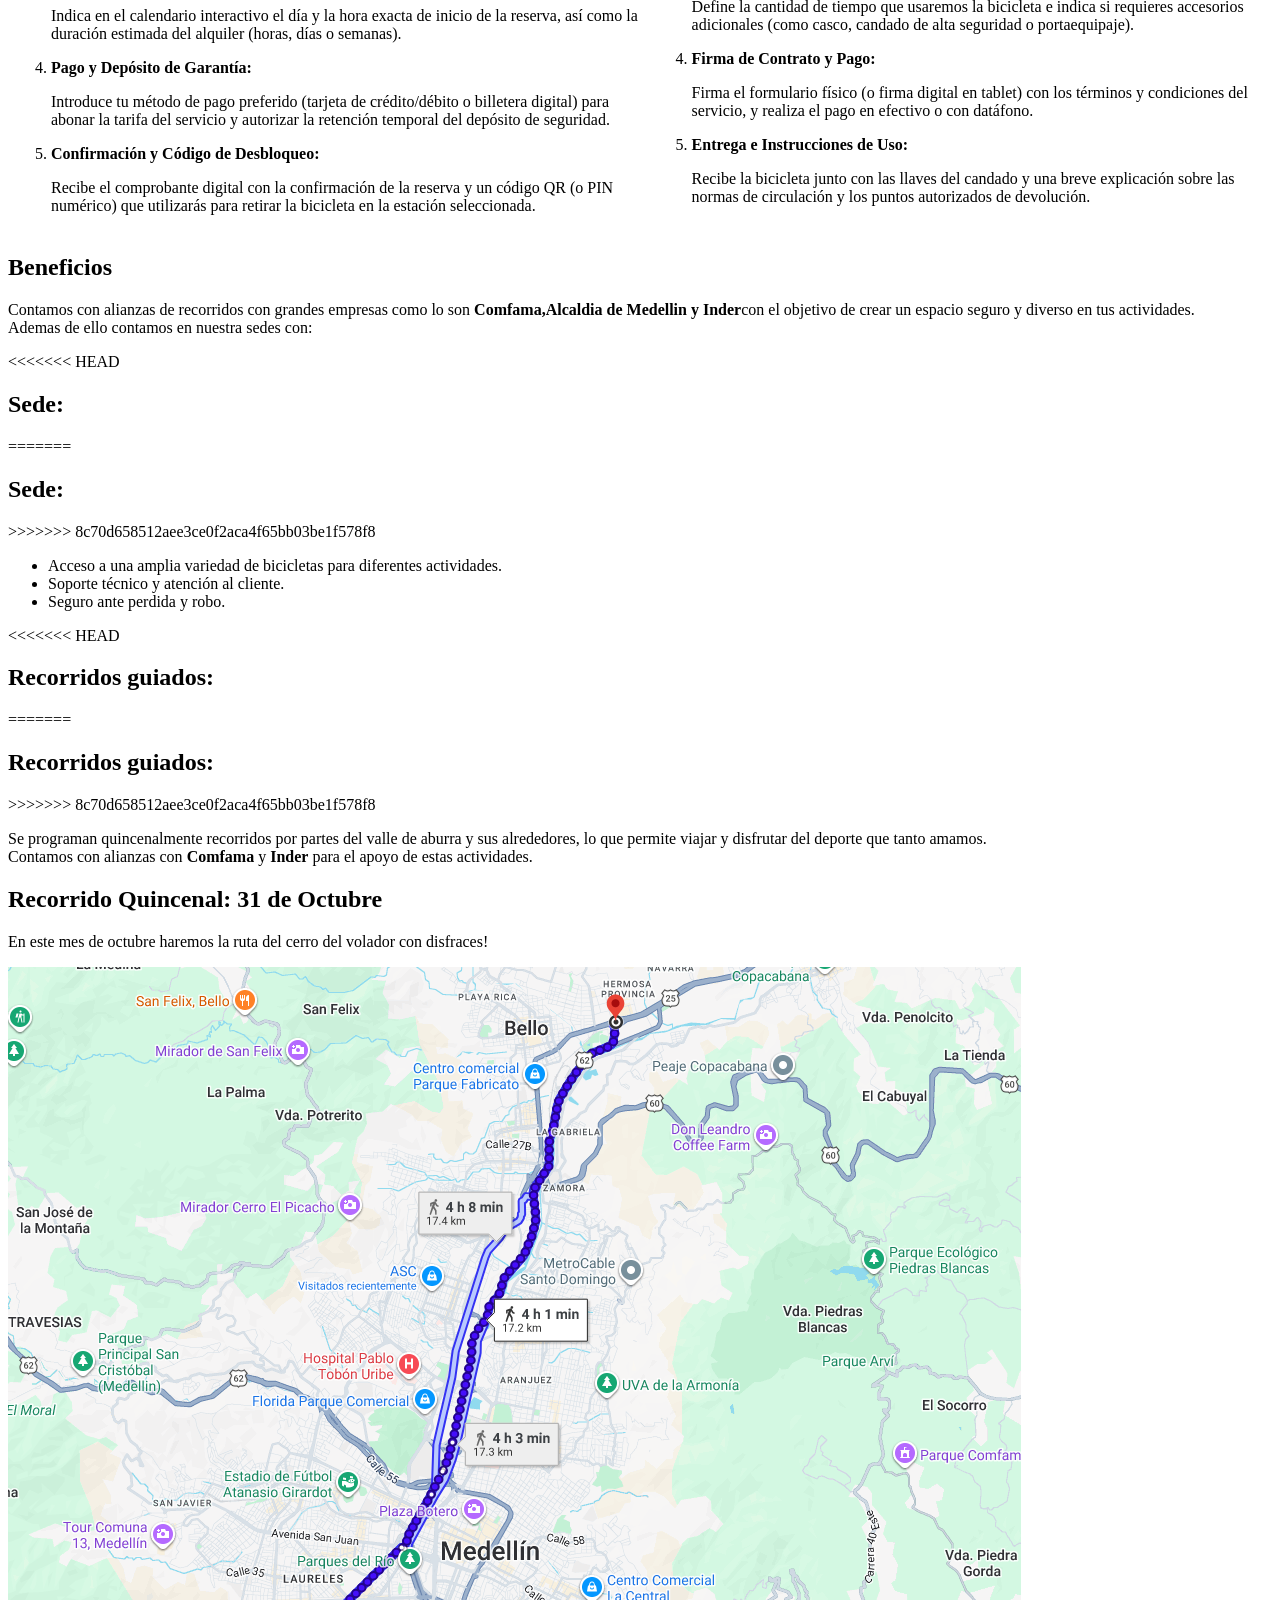
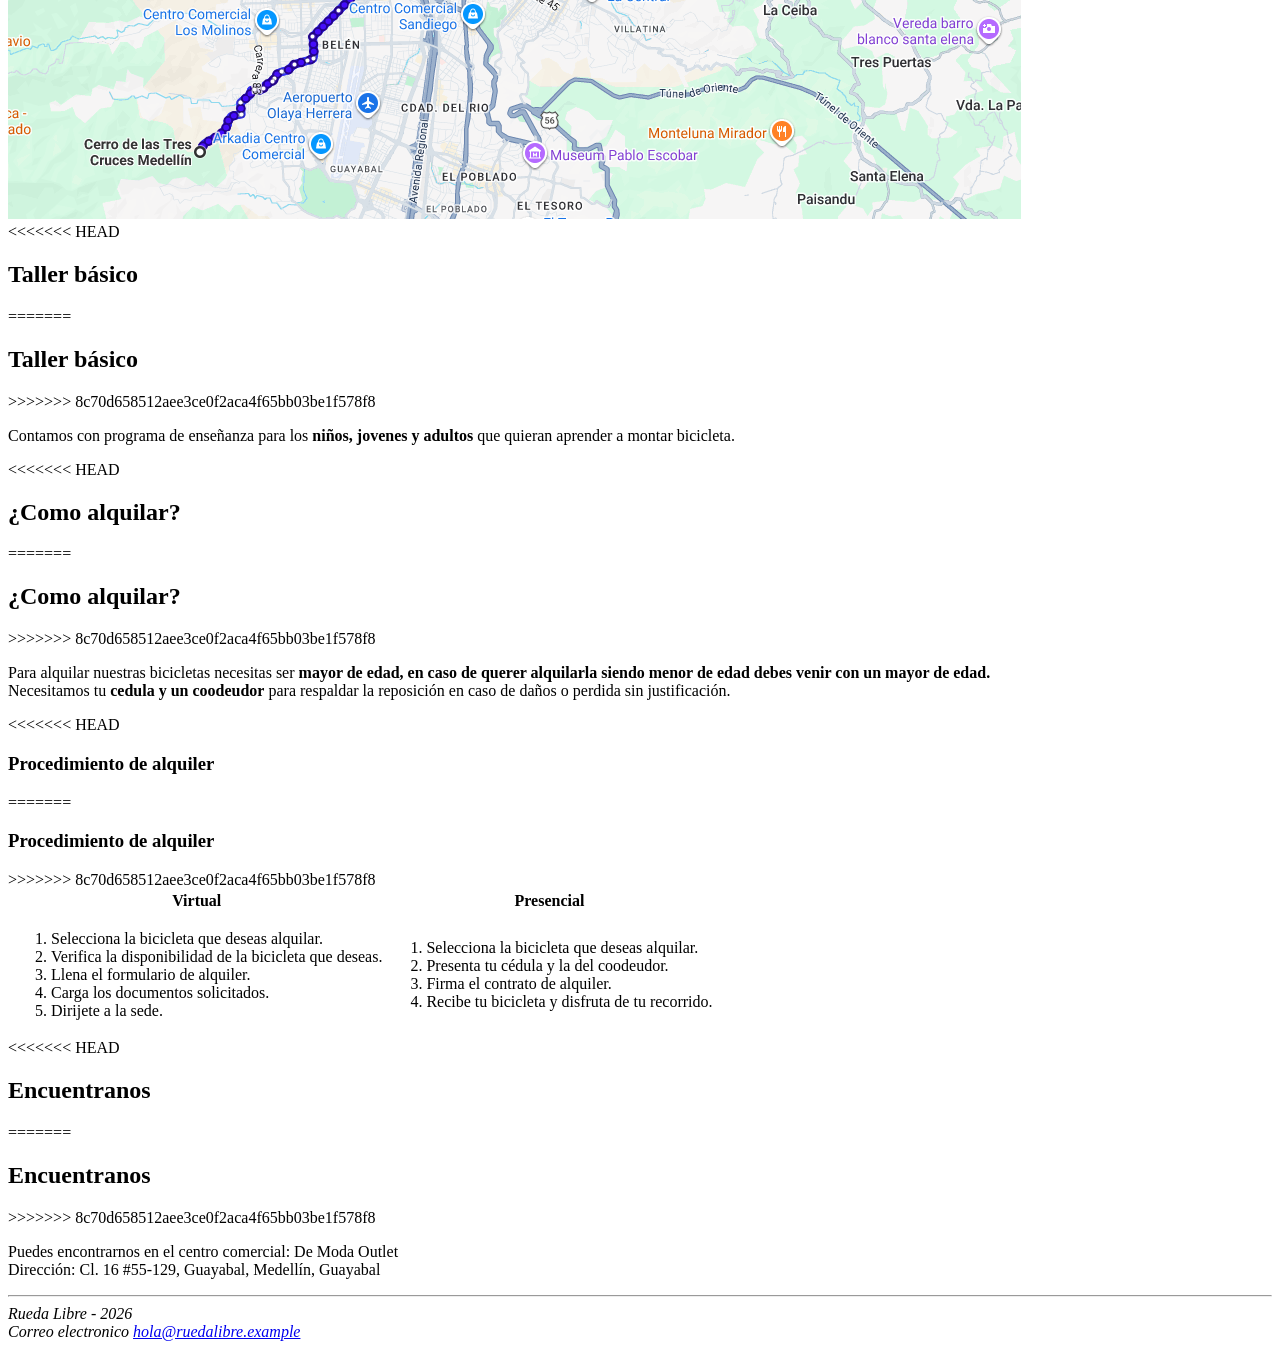
==== commit 848cab37: "Merge branch 'main' of https://github.com/cristiansierrahi-gif/rueda-libre" ====
--- a/index.html
+++ b/index.html
@@ -9,7 +9,10 @@
         content="Rueda Libre es una empresa que fomenta para la movilidad sostenible y el uso de bicicletas en la ciudad por medio del modelo de alquiler.">
     <meta name="author" content="Nodo Digital">
     <title>Rueda Libre | Alquiler de bicicletas en Medellín</title>
+<<<<<<< HEAD
     <link rel="stylesheet" href="css/styles.css">
+=======
+>>>>>>> 8c70d658512aee3ce0f2aca4f65bb03be1f578f8
 </head>
 
 <body>
@@ -20,7 +23,11 @@
         <p>El mejor espacio para conseguir alquiler de bicicletas de alta calidad en el área metropolitana</p>
 
         <!--Lista de enlaces-->
+<<<<<<< HEAD
         <nav id="solicitud">
+=======
+        <nav>
+>>>>>>> 8c70d658512aee3ce0f2aca4f65bb03be1f578f8
         <ul>
             <li><a href="#cuerpo">Inicio</a></li>
             <li><a href="paginas/tarifas.html">Tarifas y rutas</a></li>
@@ -41,7 +48,11 @@
 
         <!--Bloque Quienes somos-->
         <header id="somos">
+<<<<<<< HEAD
             <h2 tabindex="0">¿Quienes somos?</h2>
+=======
+            <h2>¿Quienes somos?</h2>
+>>>>>>> 8c70d658512aee3ce0f2aca4f65bb03be1f578f8
             <p>Somo una empresa Colombiana que busca mejorar el sistema de movilidad del área metropolitana por
                 medio del
                 <strong>alquiler de bicicletas.</strong><br>
@@ -53,10 +64,17 @@
 
         <!--Bloque Alquiler-->
         <article id="alquiler">
+<<<<<<< HEAD
             <h2 tabindex="0">Alquiler de bicicletas</h2>
             <p>Contamos con bicicletas de ciudad, electricas y montaña. Todas estas cuentan con <strong>candado y
                     casco</strong>.</p>
             <h3 tabindex="0">Solicita tu alquiler</h3>
+=======
+            <h2>Alquiler de bicicletas</h2>
+            <p>Contamos con bicicletas de ciudad, electricas y montaña. Todas estas cuentan con <strong>candado y
+                    casco</strong>.</p>
+            <h3>Solicita tu alquiler</h3>
+>>>>>>> 8c70d658512aee3ce0f2aca4f65bb03be1f578f8
             <table>
                 <thead>
                     <!--Titulo de la tabla-->
@@ -140,7 +158,11 @@
 
             <!--Benefecios Sede-->
             <article id="Sede">
+<<<<<<< HEAD
                 <h2 tabindex="0">Sede:</h2>
+=======
+                <h2>Sede:</h2>
+>>>>>>> 8c70d658512aee3ce0f2aca4f65bb03be1f578f8
                 <ul>
                     <li>Acceso a una amplia variedad de bicicletas para diferentes actividades.</li>
                     <li>Soporte técnico y atención al cliente.</li>
@@ -150,7 +172,11 @@
 
         <!--Benefecios Recorrido-->
         <article id="recorrido">
+<<<<<<< HEAD
             <h2 tabindex="0">Recorridos guiados:</h2>
+=======
+            <h2>Recorridos guiados:</h2>
+>>>>>>> 8c70d658512aee3ce0f2aca4f65bb03be1f578f8
             <p>Se programan quincenalmente recorridos por partes del valle de aburra y sus alrededores, lo que permite
                 viajar
                 y disfrutar del deporte que tanto amamos.<br>
@@ -165,14 +191,22 @@
                 </a>
         </article>
         <article id="taller">
+<<<<<<< HEAD
             <h2 tabindex="0">Taller básico</h2>
+=======
+            <h2>Taller básico</h2>
+>>>>>>> 8c70d658512aee3ce0f2aca4f65bb03be1f578f8
             <p>Contamos con programa de enseñanza para los <strong>niños, jovenes y adultos</strong> que quieran
                 aprender a
                 montar bicicleta.</p>
         </article>
 
         <article id="como">
+<<<<<<< HEAD
             <h2 tabindex="0">¿Como alquilar?</h2>
+=======
+            <h2>¿Como alquilar?</h2>
+>>>>>>> 8c70d658512aee3ce0f2aca4f65bb03be1f578f8
             <p>Para alquilar nuestras bicicletas necesitas ser <strong>mayor de edad, en caso de querer alquilarla
                     siendo
                     menor de edad debes venir con un mayor de edad.</strong> <br>
@@ -180,7 +214,11 @@
                 perdida sin justificación.</p>
         </article>
         <section id="pasos">
+<<<<<<< HEAD
             <h3 tabindex="0">Procedimiento de alquiler</h3>
+=======
+            <h3>Procedimiento de alquiler</h3>
+>>>>>>> 8c70d658512aee3ce0f2aca4f65bb03be1f578f8
             <table id="procedimiento">
                 <tr>
                     <th>Virtual</th>
@@ -209,7 +247,11 @@
         </section>
 
         <article id="encuentranos">
+<<<<<<< HEAD
             <h2 tabindex="0">Encuentranos</h2>
+=======
+            <h2>Encuentranos</h2>
+>>>>>>> 8c70d658512aee3ce0f2aca4f65bb03be1f578f8
             <p>Puedes encontrarnos en el centro comercial: De Moda Outlet <br>
                 Dirección: Cl. 16 #55-129, Guayabal, Medellín, Guayabal</p>
         </article>
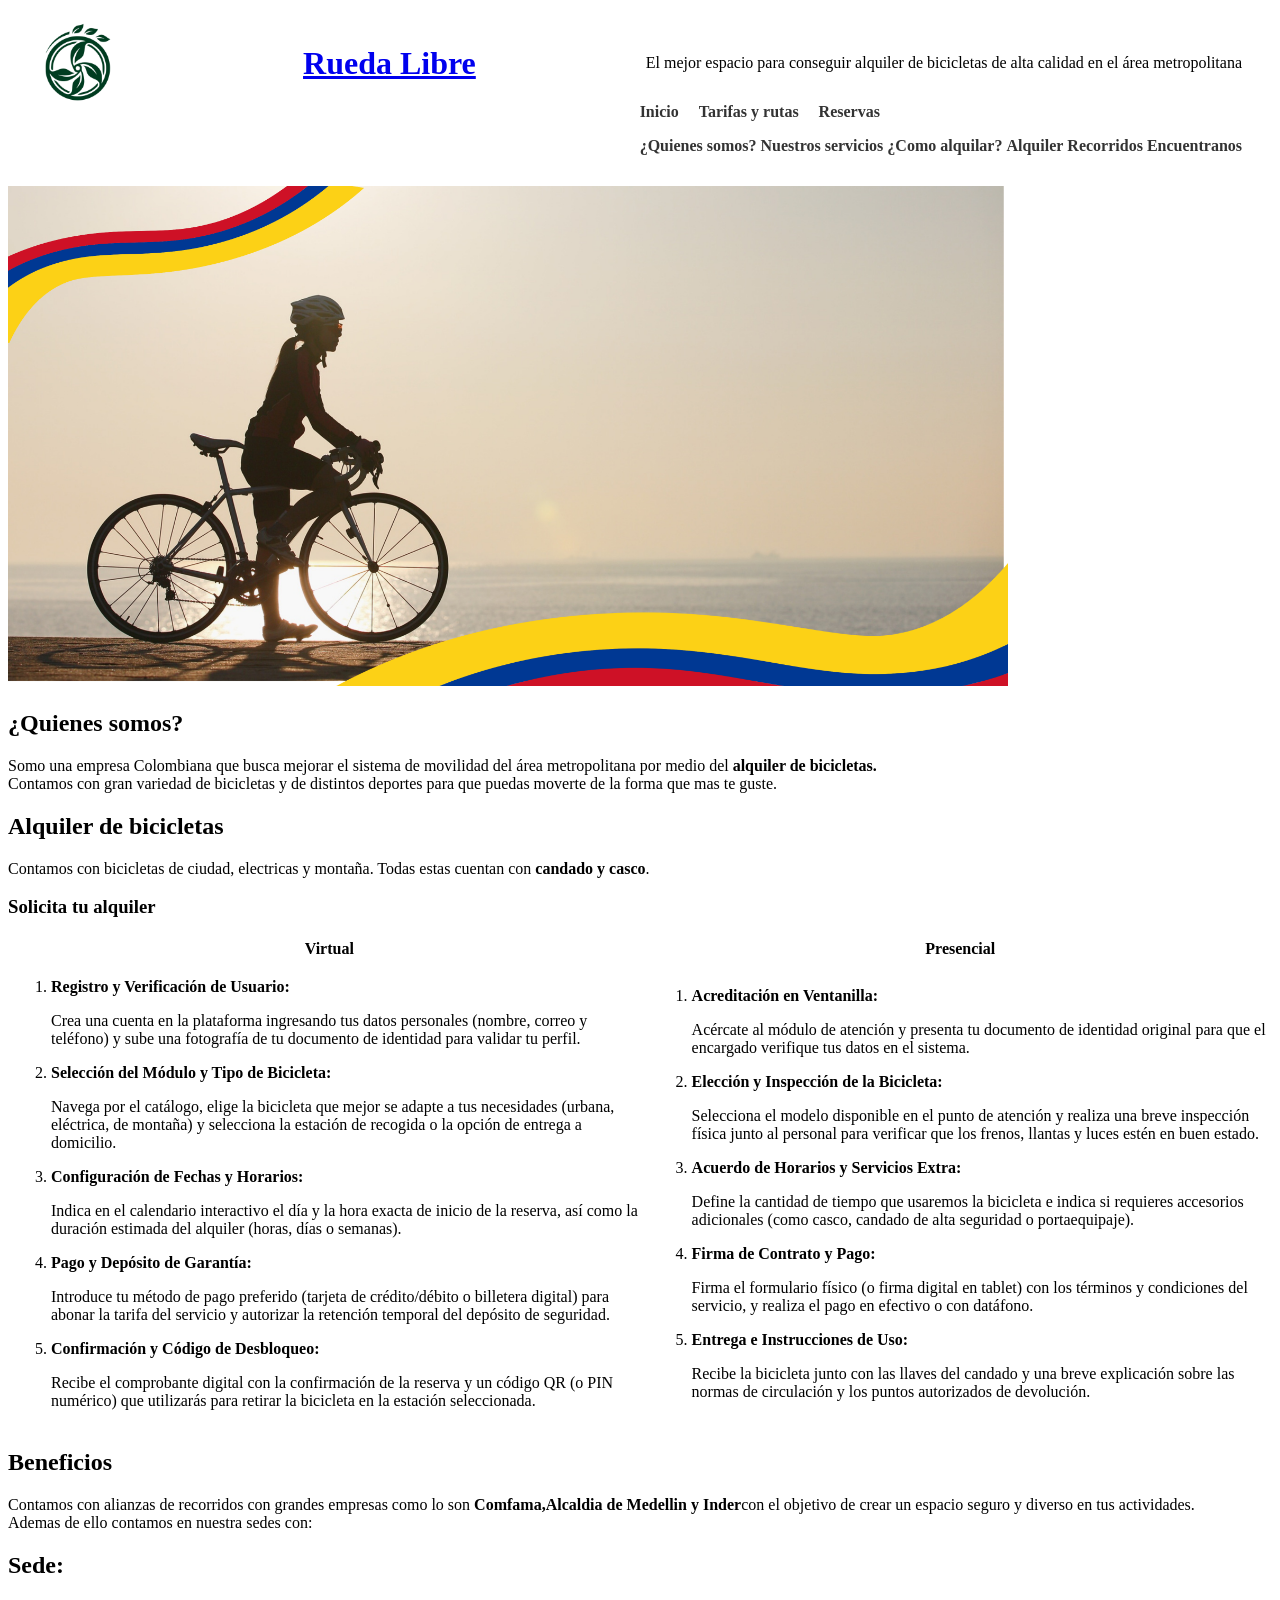
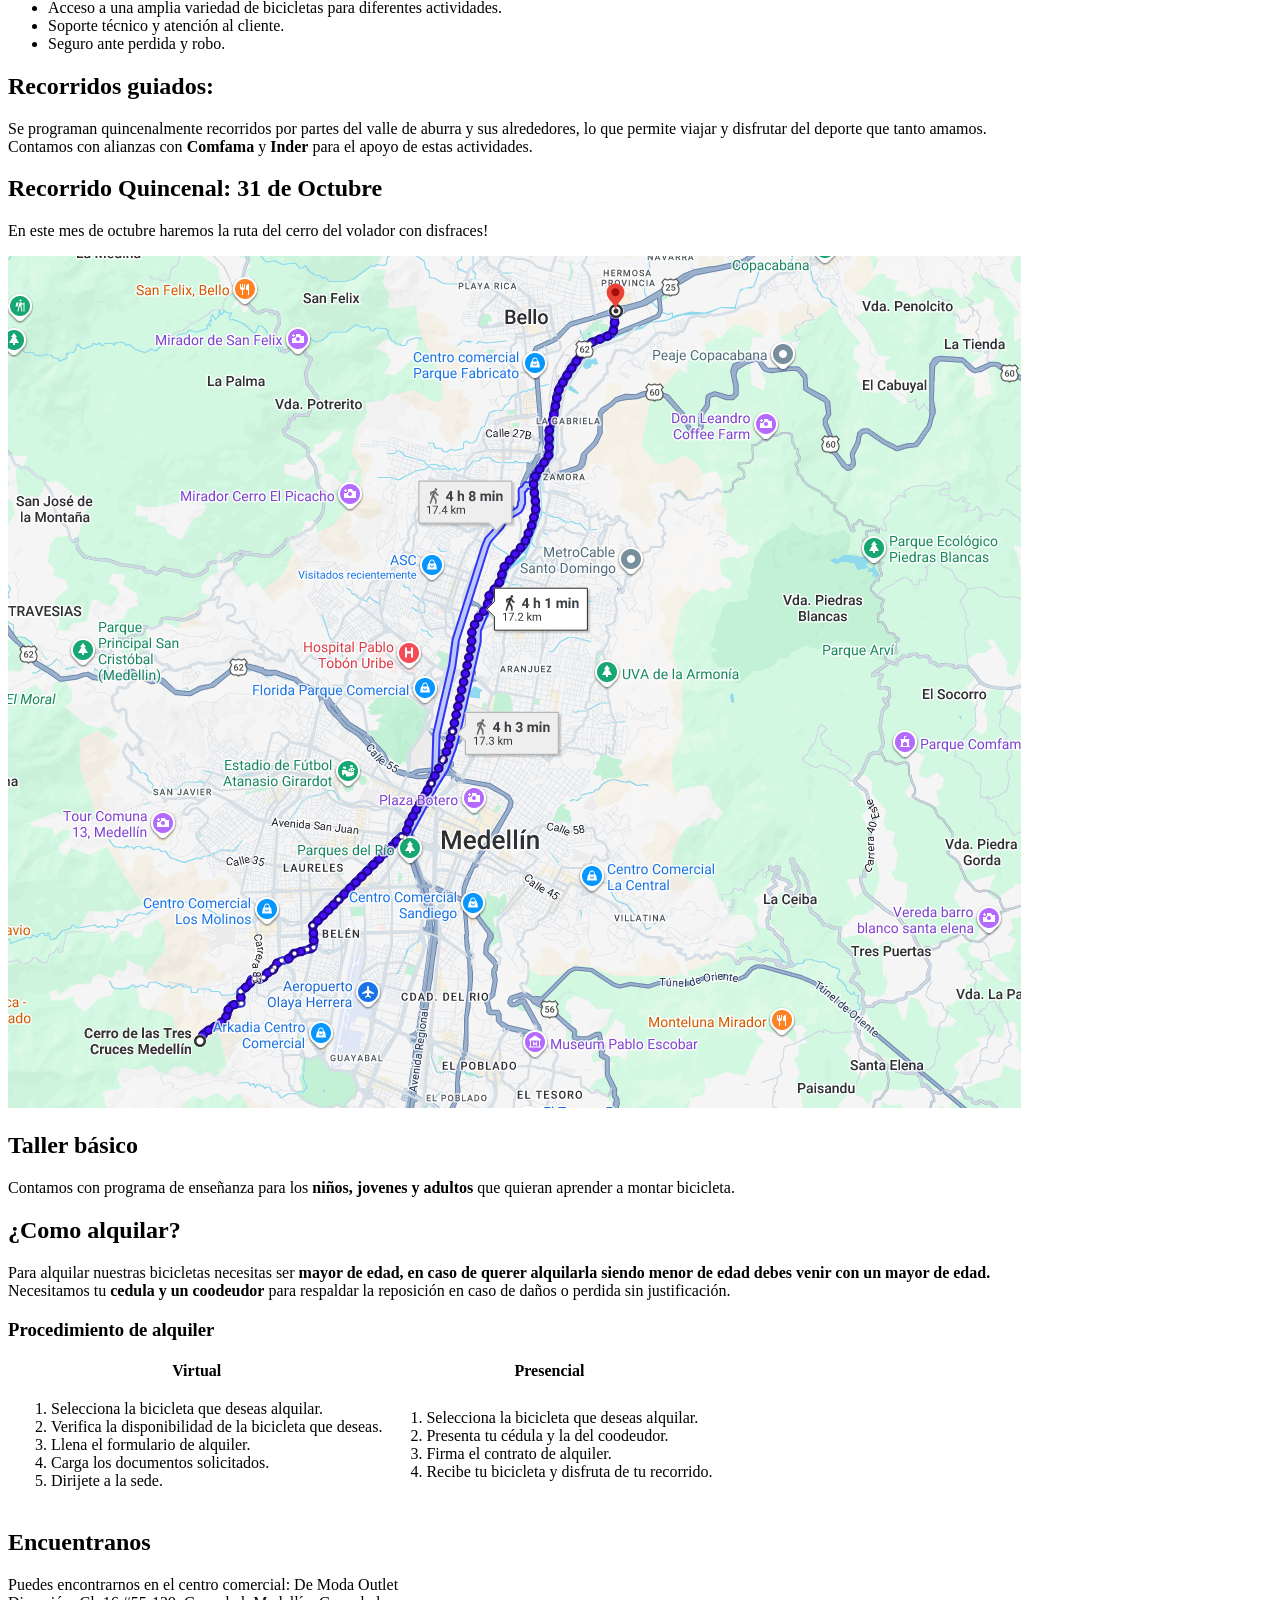
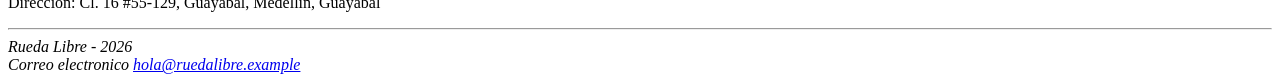
==== commit 8b290947: "Restaturación de espacio de trabajo, en biracora se adjunta problema" ====
--- a/index.html
+++ b/index.html
@@ -9,10 +9,7 @@
         content="Rueda Libre es una empresa que fomenta para la movilidad sostenible y el uso de bicicletas en la ciudad por medio del modelo de alquiler.">
     <meta name="author" content="Nodo Digital">
     <title>Rueda Libre | Alquiler de bicicletas en Medellín</title>
-<<<<<<< HEAD
     <link rel="stylesheet" href="css/styles.css">
-=======
->>>>>>> 8c70d658512aee3ce0f2aca4f65bb03be1f578f8
 </head>
 
 <body>
@@ -23,11 +20,7 @@
         <p>El mejor espacio para conseguir alquiler de bicicletas de alta calidad en el área metropolitana</p>
 
         <!--Lista de enlaces-->
-<<<<<<< HEAD
         <nav id="solicitud">
-=======
-        <nav>
->>>>>>> 8c70d658512aee3ce0f2aca4f65bb03be1f578f8
         <ul>
             <li><a href="#cuerpo">Inicio</a></li>
             <li><a href="paginas/tarifas.html">Tarifas y rutas</a></li>
@@ -48,11 +41,7 @@
 
         <!--Bloque Quienes somos-->
         <header id="somos">
-<<<<<<< HEAD
             <h2 tabindex="0">¿Quienes somos?</h2>
-=======
-            <h2>¿Quienes somos?</h2>
->>>>>>> 8c70d658512aee3ce0f2aca4f65bb03be1f578f8
             <p>Somo una empresa Colombiana que busca mejorar el sistema de movilidad del área metropolitana por
                 medio del
                 <strong>alquiler de bicicletas.</strong><br>
@@ -64,17 +53,10 @@
 
         <!--Bloque Alquiler-->
         <article id="alquiler">
-<<<<<<< HEAD
             <h2 tabindex="0">Alquiler de bicicletas</h2>
             <p>Contamos con bicicletas de ciudad, electricas y montaña. Todas estas cuentan con <strong>candado y
                     casco</strong>.</p>
             <h3 tabindex="0">Solicita tu alquiler</h3>
-=======
-            <h2>Alquiler de bicicletas</h2>
-            <p>Contamos con bicicletas de ciudad, electricas y montaña. Todas estas cuentan con <strong>candado y
-                    casco</strong>.</p>
-            <h3>Solicita tu alquiler</h3>
->>>>>>> 8c70d658512aee3ce0f2aca4f65bb03be1f578f8
             <table>
                 <thead>
                     <!--Titulo de la tabla-->
@@ -158,11 +140,7 @@
 
             <!--Benefecios Sede-->
             <article id="Sede">
-<<<<<<< HEAD
                 <h2 tabindex="0">Sede:</h2>
-=======
-                <h2>Sede:</h2>
->>>>>>> 8c70d658512aee3ce0f2aca4f65bb03be1f578f8
                 <ul>
                     <li>Acceso a una amplia variedad de bicicletas para diferentes actividades.</li>
                     <li>Soporte técnico y atención al cliente.</li>
@@ -172,11 +150,7 @@
 
         <!--Benefecios Recorrido-->
         <article id="recorrido">
-<<<<<<< HEAD
             <h2 tabindex="0">Recorridos guiados:</h2>
-=======
-            <h2>Recorridos guiados:</h2>
->>>>>>> 8c70d658512aee3ce0f2aca4f65bb03be1f578f8
             <p>Se programan quincenalmente recorridos por partes del valle de aburra y sus alrededores, lo que permite
                 viajar
                 y disfrutar del deporte que tanto amamos.<br>
@@ -191,22 +165,14 @@
                 </a>
         </article>
         <article id="taller">
-<<<<<<< HEAD
             <h2 tabindex="0">Taller básico</h2>
-=======
-            <h2>Taller básico</h2>
->>>>>>> 8c70d658512aee3ce0f2aca4f65bb03be1f578f8
             <p>Contamos con programa de enseñanza para los <strong>niños, jovenes y adultos</strong> que quieran
                 aprender a
                 montar bicicleta.</p>
         </article>
 
         <article id="como">
-<<<<<<< HEAD
             <h2 tabindex="0">¿Como alquilar?</h2>
-=======
-            <h2>¿Como alquilar?</h2>
->>>>>>> 8c70d658512aee3ce0f2aca4f65bb03be1f578f8
             <p>Para alquilar nuestras bicicletas necesitas ser <strong>mayor de edad, en caso de querer alquilarla
                     siendo
                     menor de edad debes venir con un mayor de edad.</strong> <br>
@@ -214,11 +180,7 @@
                 perdida sin justificación.</p>
         </article>
         <section id="pasos">
-<<<<<<< HEAD
             <h3 tabindex="0">Procedimiento de alquiler</h3>
-=======
-            <h3>Procedimiento de alquiler</h3>
->>>>>>> 8c70d658512aee3ce0f2aca4f65bb03be1f578f8
             <table id="procedimiento">
                 <tr>
                     <th>Virtual</th>
@@ -247,11 +209,7 @@
         </section>
 
         <article id="encuentranos">
-<<<<<<< HEAD
             <h2 tabindex="0">Encuentranos</h2>
-=======
-            <h2>Encuentranos</h2>
->>>>>>> 8c70d658512aee3ce0f2aca4f65bb03be1f578f8
             <p>Puedes encontrarnos en el centro comercial: De Moda Outlet <br>
                 Dirección: Cl. 16 #55-129, Guayabal, Medellín, Guayabal</p>
         </article>
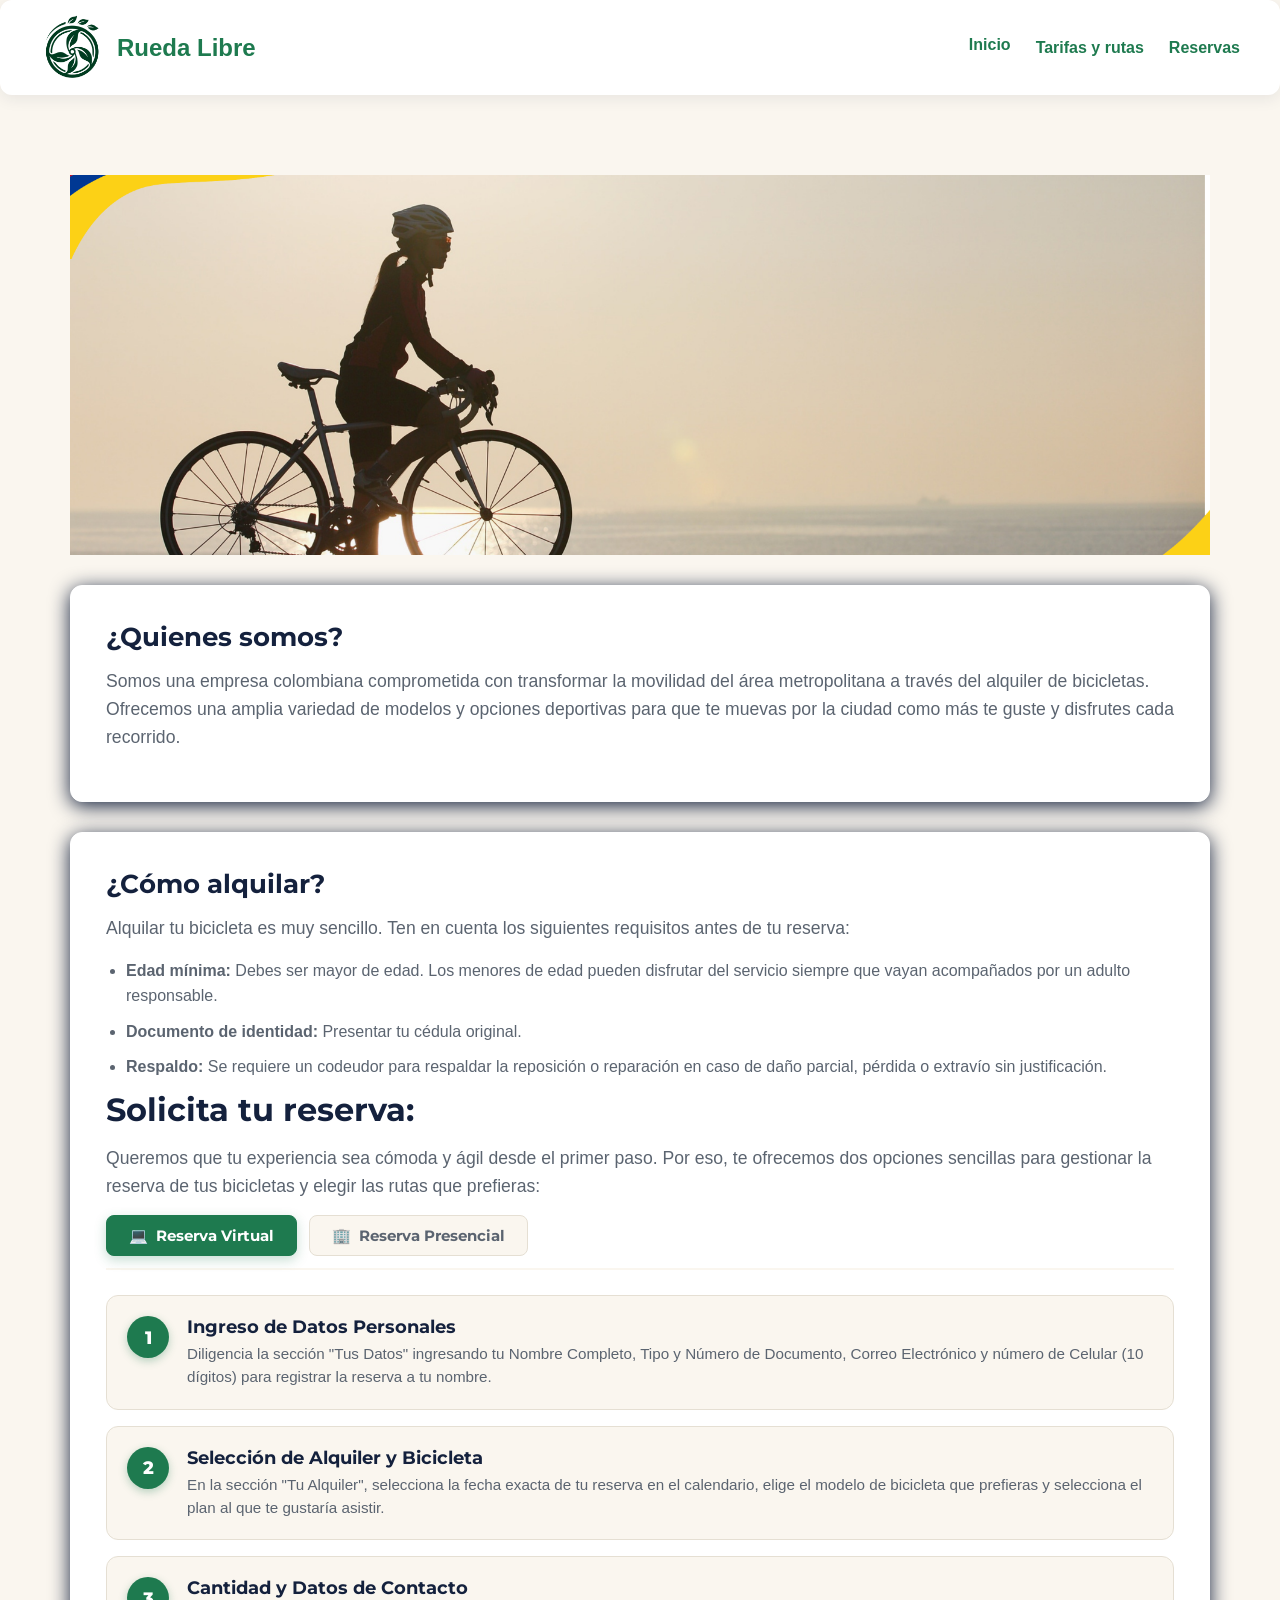
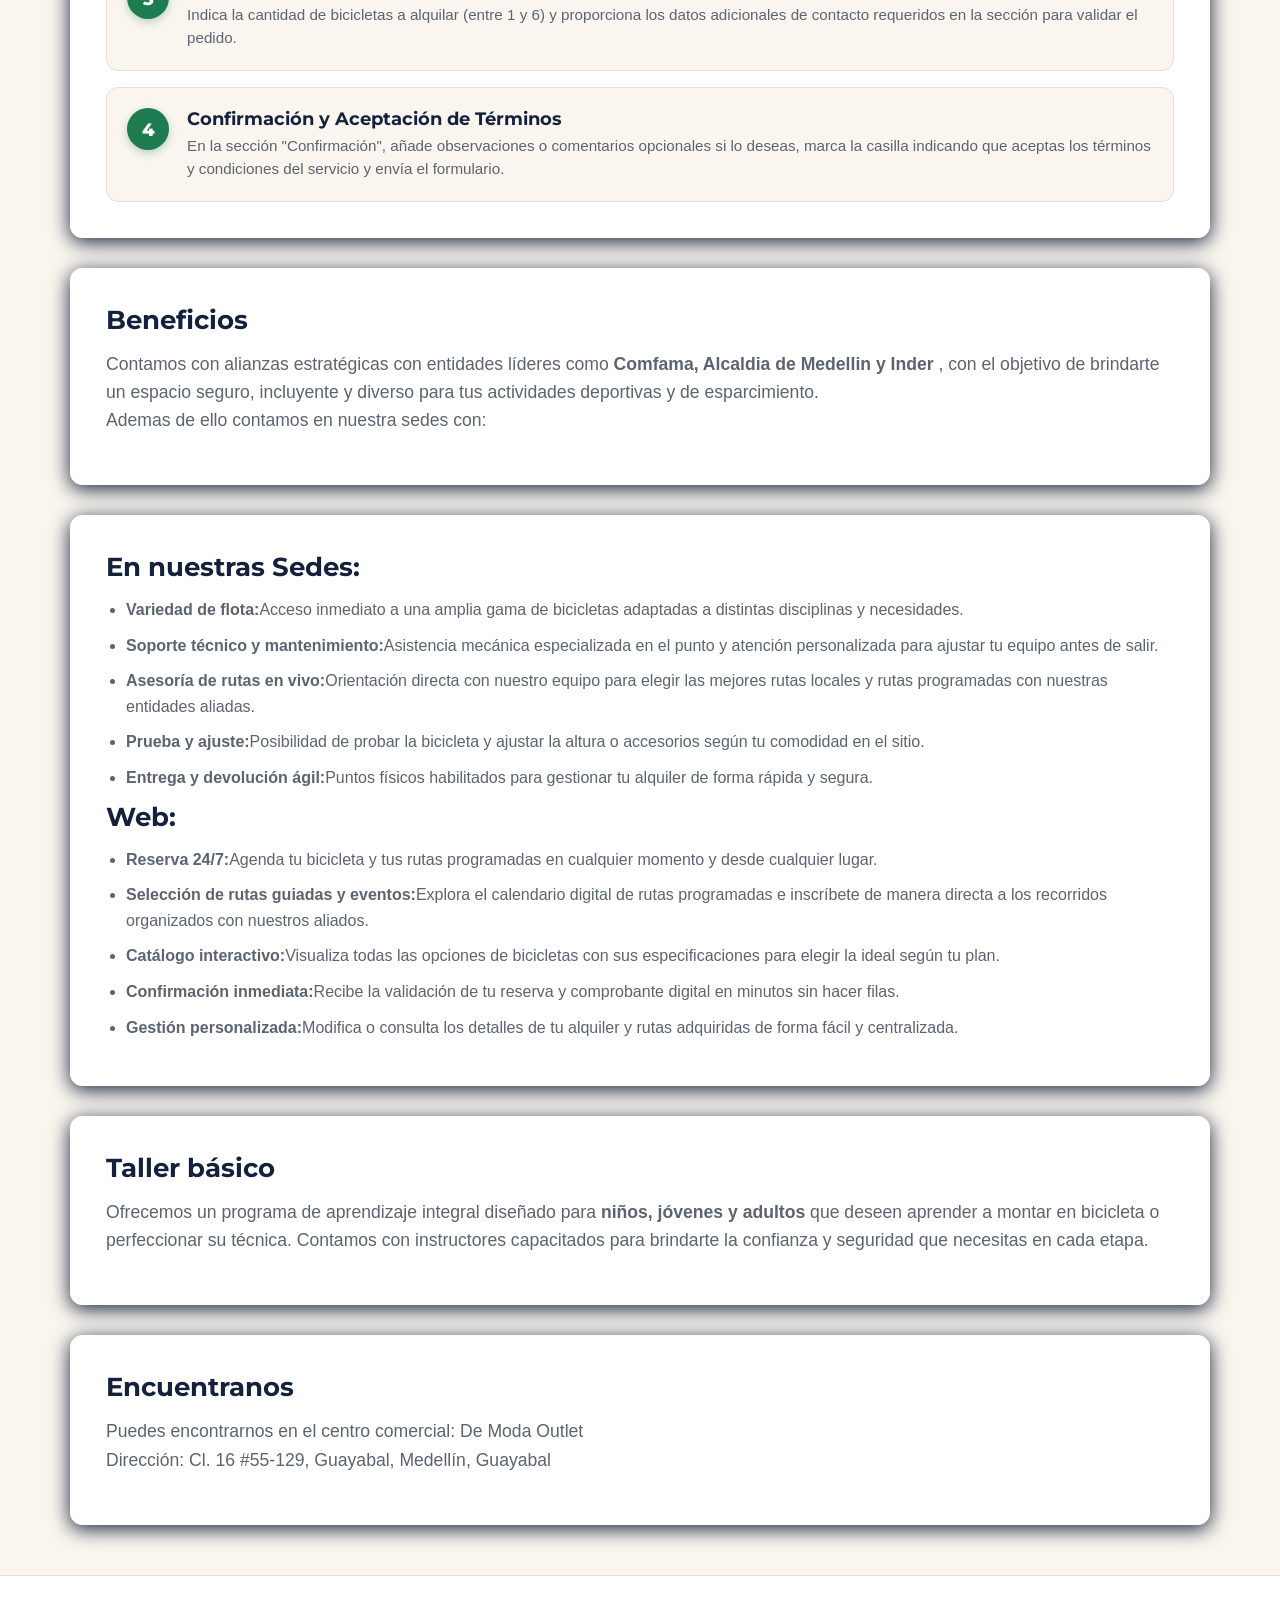
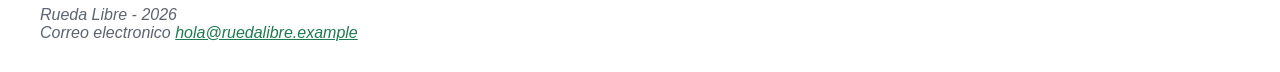
==== commit 0631ab4a: "Commit final: El trabajo finalizo correctamente, se llenara la bitacora con los criterios solicitado" ====
--- a/index.html
+++ b/index.html
@@ -9,206 +9,238 @@
         content="Rueda Libre es una empresa que fomenta para la movilidad sostenible y el uso de bicicletas en la ciudad por medio del modelo de alquiler.">
     <meta name="author" content="Nodo Digital">
     <title>Rueda Libre | Alquiler de bicicletas en Medellín</title>
+    <link rel="preconnect" href="https://fonts.googleapis.com">
+    <link rel="preconnect" href="https://fonts.gstatic.com" crossorigin>
+    <link href="https://fonts.googleapis.com/css2?family=Montserrat:wght@700&display=swap" rel="stylesheet">
     <link rel="stylesheet" href="css/styles.css">
 </head>
 
 <body>
     <!--Header con titulo y secmento de barra nav-->
     <header id="Header">
-        <a href="index.html"><img src="img/logos/Logo.png" alt="Logo" width="100" height="100"></a>
-        <h1><a href="index.html">Rueda Libre</a></h1>
-        <p>El mejor espacio para conseguir alquiler de bicicletas de alta calidad en el área metropolitana</p>
+        <div class="logo-container">
+            <a href="index.html">
+                <img src="img/logos/Logo.png" alt="Logo Rueda Libre"></a>
+            <h1><a href="index.html">Rueda Libre</a></h1>
+        </div>
+
 
         <!--Lista de enlaces-->
         <nav id="solicitud">
-        <ul>
-            <li><a href="#cuerpo">Inicio</a></li>
-            <li><a href="paginas/tarifas.html">Tarifas y rutas</a></li>
-            <li><a href="paginas/reserva.html">Reservas</a></li>
-        </ul>
-        <!--Nav de navegacion-->
-        
-            <p><a href="#somos">¿Quienes somos?</a> <a href="#servicios">Nuestros servicios</a> <a href="#como">¿Como
-                    alquilar?</a> <a href="paginas/tarifas.html#alquiler">Alquiler</a> <a
-                    href="#recorridos">Recorridos</a> <a href="#encuentranos">Encuentranos</a></p>
+            <!-- Botón de las tres líneas (Menú Hamburguesa) -->
+            <button class="menu-toggle" aria-label="Abrir menú">☰</button>
+            <ul class="menu-principal">
+                <!-- Menú desplegable para Inicio -->
+                <li class="dropdown">
+                    <a href="index.html">Inicio</a>
+                    <ul class="dropdown-content">
+                        <li><a href="#somos">¿Quiénes somos?</a></li>
+                        <li><a href="#Beneficios">Beneficios</a></li>
+                        <li><a href="#como">¿Cómo alquilar?</a></li>
+                        <li><a href="#encuentranos">Encuéntranos</a></li>
+                    </ul>
+                </li>
+                <!-- Enlaces principales afuera del desplegable -->
+                <li><a href="paginas/tarifas.html">Tarifas y rutas</a></li>
+                <li><a href="paginas/reserva.html">Reservas</a></li>
+            </ul>
         </nav>
     </header>
 
     <!--Contenido principal y único de la página -->
     <main id="cuerpo">
+        <!--Margen-->
+        <div class="hero-container"></div>
         <!--Banner publicitario 1 -->
-        <img src="img/Recursos/banner.png" alt="Bicicleta de alquiler" width="1000" height="500">
+        <img src="img/Recursos/banner.png" alt="Bicicleta de alquiler" class="hero-img">
 
         <!--Bloque Quienes somos-->
-        <header id="somos">
+        <article class="card" id="somos">
             <h2 tabindex="0">¿Quienes somos?</h2>
-            <p>Somo una empresa Colombiana que busca mejorar el sistema de movilidad del área metropolitana por
-                medio del
-                <strong>alquiler de bicicletas.</strong><br>
-                Contamos con gran variedad de bicicletas y de distintos deportes para que puedas moverte de la forma que
-                mas
-                te guste.
+            <p>Somos una empresa colombiana comprometida con transformar la movilidad del área metropolitana a través
+                del alquiler de bicicletas. Ofrecemos una amplia variedad de modelos y opciones deportivas para que te
+                muevas por la ciudad como más te guste y disfrutes cada recorrido.
             </p>
-        </header>
+        </article>
 
         <!--Bloque Alquiler-->
-        <article id="alquiler">
-            <h2 tabindex="0">Alquiler de bicicletas</h2>
-            <p>Contamos con bicicletas de ciudad, electricas y montaña. Todas estas cuentan con <strong>candado y
-                    casco</strong>.</p>
-            <h3 tabindex="0">Solicita tu alquiler</h3>
-            <table>
-                <thead>
-                    <!--Titulo de la tabla-->
-                    <tr>
-                        <th>Virtual</th>
-                        <th>Presencial</th>
-                    </tr>
-                </thead>
-                <!--Cuerpo de la tabla-->
-                <tbody>
-                    <tr>
-                        <td>
-                            <ol> <!--Virtual-->
-                                <li><strong>Registro y Verificación de Usuario:</strong>
-                                    <p>Crea una cuenta en la plataforma ingresando tus datos personales (nombre,
-                                        correo y teléfono) y sube una fotografía de tu documento de identidad para
-                                        validar tu perfil.</p>
-                                </li>
-                                <li><strong>Selección del Módulo y Tipo de Bicicleta:</strong>
-                                    <p>Navega por el catálogo, elige la bicicleta que mejor se adapte a tus
-                                        necesidades (urbana, eléctrica, de montaña) y selecciona la estación de
-                                        recogida o la opción de entrega a domicilio.</p>
-                                </li>
-                                <li><strong>Configuración de Fechas y Horarios:</strong>
-                                    <p>Indica en el calendario interactivo el día y la hora exacta de inicio de la
-                                        reserva, así como la duración estimada del alquiler (horas, días o semanas).
-                                    </p>
-                                </li>
-                                <li><strong>Pago y Depósito de Garantía:</strong>
-                                    <p>Introduce tu método de pago preferido (tarjeta de crédito/débito o billetera
-                                        digital) para abonar la tarifa del servicio y autorizar la retención
-                                        temporal del depósito de seguridad.</p>
-                                </li>
-                                <li><strong>Confirmación y Código de Desbloqueo:</strong>
-                                    <p>Recibe el comprobante digital con la confirmación de la reserva y un código
-                                        QR (o PIN numérico) que utilizarás para retirar la bicicleta en la estación
-                                        seleccionada.</p>
-                                </li>
-                            </ol>
-                        </td>
-                        <td>
-                            <ol> <!--Presencial-->
-                                <li><strong>Acreditación en Ventanilla:</strong>
-                                    <p>Acércate al módulo de atención y presenta tu documento de identidad original
-                                        para que el encargado verifique tus datos en el sistema.</p>
-                                </li>
-                                <li><strong>Elección y Inspección de la Bicicleta:</strong>
-                                    <p>Selecciona el modelo disponible en el punto de atención y realiza una breve
-                                        inspección física junto al personal para verificar que los frenos, llantas y
-                                        luces estén en buen estado.</p>
-                                </li>
-                                <li><strong>Acuerdo de Horarios y Servicios Extra:</strong>
-                                    <p>Define la cantidad de tiempo que usaremos la bicicleta e indica si requieres
-                                        accesorios adicionales (como casco, candado de alta seguridad o
-                                        portaequipaje).</p>
-                                </li>
-                                <li><strong>Firma de Contrato y Pago:</strong>
-                                    <p>Firma el formulario físico (o firma digital en tablet) con los términos y
-                                        condiciones del servicio, y realiza el pago en efectivo o con datáfono.</p>
-                                </li>
-                                <li><strong>Entrega e Instrucciones de Uso:</strong>
-                                    <p>Recibe la bicicleta junto con las llaves del candado y una breve explicación
-                                        sobre las normas de circulación y los puntos autorizados de devolución.</p>
-                                </li>
-                            </ol>
-                        </td>
-                    </tr>
-                </tbody>
-            </table>
+        <article class="card" id="como">
+            <h2 tabindex="0">¿Cómo alquilar?</h2>
+            <p>Alquilar tu bicicleta es muy sencillo. Ten en cuenta los siguientes requisitos antes de tu reserva:</p>
+            <ul>
+                <li><strong>Edad mínima:</strong> Debes ser mayor de edad. Los menores de edad pueden disfrutar del
+                    servicio siempre que vayan acompañados por un adulto responsable.</li>
+                <li><strong>Documento de identidad:</strong> Presentar tu cédula original.</li>
+                <li><strong>Respaldo:</strong> Se requiere un codeudor para respaldar la reposición o reparación en caso
+                    de daño parcial, pérdida o extravío sin justificación.</li>
+            </ul>
+            <!--Menu de pestanas-->
+            <section>
+                <div class="section-cabecera">
+            </section>
+            <h3 tabindex="0">Solicita tu reserva:</h3>
+            <p>Queremos que tu experiencia sea cómoda y ágil desde el primer paso. Por eso, te ofrecemos dos opciones
+                sencillas para gestionar la reserva de tus bicicletas y elegir las rutas que prefieras:</p>
+            </div>
+            <!-- Selector de pestañas -->
+            <!-- Selector de pestañas -->
+            <div class="tab-buttons">
+                <button class="tab-btn active" onclick="switchTab(event, 'tab-virtual')">
+                    <span>💻</span> Reserva Virtual
+                </button>
+                <button class="tab-btn" onclick="switchTab(event, 'tab-presencial')">
+                    <span>🏢</span> Reserva Presencial
+                </button>
+            </div>
+
+            <!-- Pestaña 1: Reserva Virtual -->
+            <div id="tab-virtual" class="tab-pane active">
+                <div class="steps-grid">
+                    <div class="step-item">
+                        <div class="step-badge virtual">1</div>
+                        <div class="step-content">
+                            <h3>Ingreso de Datos Personales</h3>
+                            <p>Diligencia la sección "Tus Datos" ingresando tu Nombre Completo, Tipo y Número de
+                                Documento, Correo Electrónico y número de Celular (10 dígitos) para registrar la reserva
+                                a tu nombre.</p>
+                        </div>
+                    </div>
+
+                    <div class="step-item">
+                        <div class="step-badge virtual">2</div>
+                        <div class="step-content">
+                            <h3>Selección de Alquiler y Bicicleta</h3>
+                            <p>En la sección "Tu Alquiler", selecciona la fecha exacta de tu reserva en el calendario,
+                                elige el modelo de bicicleta que prefieras y selecciona el plan al que te gustaría
+                                asistir.</p>
+                        </div>
+                    </div>
+
+                    <div class="step-item">
+                        <div class="step-badge virtual">3</div>
+                        <div class="step-content">
+                            <h3>Cantidad y Datos de Contacto</h3>
+                            <p>Indica la cantidad de bicicletas a alquilar (entre 1 y 6) y proporciona los datos
+                                adicionales de contacto requeridos en la sección para validar el pedido.</p>
+                        </div>
+                    </div>
+
+                    <div class="step-item">
+                        <div class="step-badge virtual">4</div>
+                        <div class="step-content">
+                            <h3>Confirmación y Aceptación de Términos</h3>
+                            <p>En la sección "Confirmación", añade observaciones o comentarios opcionales si lo deseas,
+                                marca la casilla indicando que aceptas los términos y condiciones del servicio y envía
+                                el formulario.</p>
+                        </div>
+                    </div>
+                </div>
+            </div>
+
+            <!-- Pestaña 2: Reserva Presencial -->
+            <div id="tab-presencial" class="tab-pane">
+                <div class="steps-grid">
+                    <div class="step-item">
+                        <div class="step-badge presencial">1</div>
+                        <div class="step-content">
+                            <h3>Acreditación en Ventanilla</h3>
+                            <p>Acércate al módulo de atención y presenta tu documento de identidad original para que el
+                                encargado verifique tus datos en el sistema.</p>
+                        </div>
+                    </div>
+
+                    <div class="step-item">
+                        <div class="step-badge presencial">2</div>
+                        <div class="step-content">
+                            <h3>Elección e Inspección de la Bicicleta</h3>
+                            <p>Selecciona el modelo disponible en el punto de atención y realiza una breve inspección
+                                física junto al personal para verificar que los frenos, llantas y luces estén en buen
+                                estado.</p>
+                        </div>
+                    </div>
+
+                    <div class="step-item">
+                        <div class="step-badge presencial">3</div>
+                        <div class="step-content">
+                            <h3>Acuerdo de Horarios y Servicios Extra</h3>
+                            <p>Define la cantidad de tiempo que usaremos la bicicleta e indica si requieres accesorios
+                                adicionales (como casco, candado de alta seguridad o portaequipaje).</p>
+                        </div>
+                    </div>
+
+                    <div class="step-item">
+                        <div class="step-badge presencial">4</div>
+                        <div class="step-content">
+                            <h3>Firma de Contrato y Pago</h3>
+                            <p>Firma el formulario físico (o firma digital en tablet) con los términos y condiciones del
+                                servicio, y realiza el pago en efectivo o con datáfono.</p>
+                        </div>
+                    </div>
+
+                    <div class="step-item">
+                        <div class="step-badge presencial">5</div>
+                        <div class="step-content">
+                            <h3>Entrega e Instrucciones de Uso</h3>
+                            <p>Recibe la bicicleta junto con las llaves del candado y una breve explicación sobre las
+                                normas de circulación y los puntos autorizados de devolución.</p>
+                        </div>
+                    </div>
+                </div>
+            </div>
+            </section>
         </article>
 
         <!--Bloque Beneficios-->
-        <article id="Beneficios">
-            <header>
-                <h2 tabindex="0">Beneficios</h2>
-                <p>Contamos con alianzas de recorridos con grandes empresas como lo son <strong>Comfama,Alcaldia de
-                        Medellin y Inder</strong>con el objetivo de crear un espacio seguro y diverso en tus
-                    actividades. <br>
-                    Ademas de ello contamos en nuestra sedes con:</p>
-            </header>
-
-            <!--Benefecios Sede-->
-            <article id="Sede">
-                <h2 tabindex="0">Sede:</h2>
-                <ul>
-                    <li>Acceso a una amplia variedad de bicicletas para diferentes actividades.</li>
-                    <li>Soporte técnico y atención al cliente.</li>
-                    <li>Seguro ante perdida y robo.</li>
-                </ul>
-            </article>
-
-        <!--Benefecios Recorrido-->
-        <article id="recorrido">
-            <h2 tabindex="0">Recorridos guiados:</h2>
-            <p>Se programan quincenalmente recorridos por partes del valle de aburra y sus alrededores, lo que permite
-                viajar
-                y disfrutar del deporte que tanto amamos.<br>
-                Contamos con alianzas con <strong>Comfama</strong> y <strong>Inder</strong> para el apoyo de estas
-                actividades.</p>
-                </article>
-            <article id="Recorrido">
-                <h2>Recorrido Quincenal: <time datetime="31-10-2026">31 de Octubre</time></h2>
-                <p>En este mes de octubre haremos la ruta del cerro del volador con disfraces!</p>
-                <a href="https://maps.app.goo.gl/w4BMP2JzTjfo9PBx7" target="_blank">
-                    <img src="img/Recursos/Ruta.png" alt="Recorrido que se va a realizar">
-                </a>
-        </article>
-        <article id="taller">
+        <article class="card" id="Beneficios">
+            <h2 tabindex="0">Beneficios</h2>
+            <p>Contamos con alianzas estratégicas con entidades líderes como <strong>Comfama, Alcaldia de
+                    Medellin y Inder</strong> , con el objetivo de brindarte un espacio seguro, incluyente y diverso
+                para tus actividades deportivas y de esparcimiento. <br>
+                Ademas de ello contamos en nuestra sedes con:</p>
+        </article>
+
+        <!--Benefecios Sede-->
+        <article class="card" id="Sede">
+            <h2 tabindex="0">En nuestras Sedes:</h2>
+            <ul>
+                <li><strong>Variedad de flota:</strong>Acceso inmediato a una amplia gama de bicicletas adaptadas a
+                    distintas disciplinas y necesidades.</li>
+                <li><strong>Soporte técnico y mantenimiento:</strong>Asistencia mecánica especializada en el punto y
+                    atención personalizada para ajustar tu equipo antes de salir.</li>
+                <li><strong>Asesoría de rutas en vivo:</strong>Orientación directa con nuestro equipo para elegir
+                    las mejores rutas locales y rutas programadas con nuestras entidades aliadas.</li>
+                <li><strong>Prueba y ajuste:</strong>Posibilidad de probar la bicicleta y ajustar la altura o
+                    accesorios según tu comodidad en el sitio.</li>
+                <li><strong>Entrega y devolución ágil:</strong>Puntos físicos habilitados para gestionar tu alquiler
+                    de forma rápida y segura.</li>
+            </ul>
+            <!--Beneficios Web-->
+            <h2>Web:</h2>
+            <ul>
+                <li><strong>Reserva 24/7:</strong>Agenda tu bicicleta y tus rutas programadas en cualquier momento y
+                    desde cualquier lugar.</li>
+                <li><strong>Selección de rutas guiadas y eventos:</strong>Explora el calendario digital de rutas
+                    programadas e inscríbete de manera directa a los recorridos organizados con nuestros aliados.
+                </li>
+                <li><strong>Catálogo interactivo:</strong>Visualiza todas las opciones de bicicletas con sus
+                    especificaciones para elegir la ideal según tu plan.</li>
+                <li><strong>Confirmación inmediata:</strong>Recibe la validación de tu reserva y comprobante digital
+                    en
+                    minutos sin hacer filas.</li>
+                <li><strong>Gestión personalizada:</strong>Modifica o consulta los detalles de tu alquiler y rutas
+                    adquiridas de forma fácil y centralizada.</li>
+            </ul>
+        </article>
+
+        <article class="card" id="taller">
             <h2 tabindex="0">Taller básico</h2>
-            <p>Contamos con programa de enseñanza para los <strong>niños, jovenes y adultos</strong> que quieran
-                aprender a
-                montar bicicleta.</p>
-        </article>
-
-        <article id="como">
-            <h2 tabindex="0">¿Como alquilar?</h2>
-            <p>Para alquilar nuestras bicicletas necesitas ser <strong>mayor de edad, en caso de querer alquilarla
-                    siendo
-                    menor de edad debes venir con un mayor de edad.</strong> <br>
-                Necesitamos tu <strong>cedula y un coodeudor</strong> para respaldar la reposición en caso de daños o
-                perdida sin justificación.</p>
-        </article>
-        <section id="pasos">
-            <h3 tabindex="0">Procedimiento de alquiler</h3>
-            <table id="procedimiento">
-                <tr>
-                    <th>Virtual</th>
-                    <th>Presencial</th>
-                </tr>
-                <tr>
-                    <td>
-                        <ol>
-                            <li>Selecciona la bicicleta que deseas alquilar.</li>
-                            <li>Verifica la disponibilidad de la bicicleta que deseas.</li>
-                            <li>Llena el formulario de alquiler.</li>
-                            <li>Carga los documentos solicitados.</li>
-                            <li>Dirijete a la sede.</li>
-                        </ol>
-                    </td>
-                    <td>
-                        <ol>
-                            <li>Selecciona la bicicleta que deseas alquilar.</li>
-                            <li>Presenta tu cédula y la del coodeudor.</li>
-                            <li>Firma el contrato de alquiler.</li>
-                            <li>Recibe tu bicicleta y disfruta de tu recorrido.</li>
-                        </ol>
-                    </td>
-                </tr>
-            </table>
-        </section>
-
-        <article id="encuentranos">
+            <p>Ofrecemos un programa de aprendizaje integral diseñado para <strong>niños, jóvenes y adultos</strong>
+                que deseen
+                aprender a montar en bicicleta o perfeccionar su técnica. Contamos con instructores capacitados para
+                brindarte la confianza y seguridad que necesitas en cada etapa.</p>
+        </article>
+
+        <article class="card" id="encuentranos">
             <h2 tabindex="0">Encuentranos</h2>
             <p>Puedes encontrarnos en el centro comercial: De Moda Outlet <br>
                 Dirección: Cl. 16 #55-129, Guayabal, Medellín, Guayabal</p>
@@ -216,14 +248,40 @@
     </main>
 
     <!--Pie de pagina-->
-    <hr>
-    <footer>
+    <footer id="pie-pagina">
         <address>
             Rueda Libre - 2026 <br>
             Correo electronico <a href="mailto:hola@ruedalibre.example" target="_blank"
                 rel="noopener noreferrer">hola@ruedalibre.example</a>
         </address>
     </footer>
+
+    <!--Scripts (Esto esta hecho con IA)-->
+    <script>
+        const btnToggle = document.querySelector('.menu-toggle');
+        const menuPrincipal = document.querySelector('.menu-principal');
+
+        if (btnToggle && menuPrincipal) {
+            btnToggle.addEventListener('click', () => {
+                menuPrincipal.classList.toggle('activo');
+            });
+        }
+    </script>
+    <script>
+        function switchTab(event, tabId) {
+            // Desactivar todos los botones
+            const buttons = document.querySelectorAll('.tab-btn');
+            buttons.forEach(btn => btn.classList.remove('active'));
+
+            // Ocultar todas las pestañas
+            const panes = document.querySelectorAll('.tab-pane');
+            panes.forEach(pane => pane.classList.remove('active'));
+
+            // Activar la pestaña y el botón seleccionado
+            event.currentTarget.classList.add('active');
+            document.getElementById(tabId).classList.add('active');
+        }
+    </script>
 </body>
 
 </html>
--- a/css/styles.css
+++ b/css/styles.css
@@ -1,61 +1,759 @@
-/*Verde Ruta #1E7A4F Botones y enlaces
-
-Naranja Pedal -#F39A2B - Destacados y botones secundarios
-
-Azul Noche - #14213D - Títulos y encabezado
-
-Crema - #FAF6EF - Fondo general
-
-Gris Asfalto - #5B6470 - Texto secundario*/
-
-/* Estilo general del encabezado*/
+:root {
+    --verde-ruta: #1E7A4F;
+    --naranja-pedal: #F39A2B;
+    --azul-noche: #14213D;
+    --crema: #FAF6EF;
+    --gris-asfalto: #5B6470;
+}
+
+/* ==========================================
+    1. CONFIGURACIÓN GENERAL Y TIPOGRAFÍA FLUIDA
+   ========================================== */
+
+/*Efecto para scroll*/
+html {
+    scroll-behavior: smooth;
+    scroll-padding-top: 100px;
+}
+
+/* Tipografía global para el cuerpo de la página */
+body {
+    font-family: sans-serif;
+    color: var(--gris-asfalto);
+    margin: 0;
+    padding: 20px clamp (15px, 4vw, 40px);
+}
+
+/* Tipografía de Montserrat exclusivamente para los títulos */
+h1,
+h2,
+h3 {
+    font-family: "Montserrat", sans-serif;
+    color: var(--azul-noche);
+    font-optical-sizing: auto;
+    font-weight: 700;
+    font-style: normal;
+}
+
+h1 {
+    font-size: clamp (1.8rem, 2.5vw + 1rem, 2.5rem);
+    margin: 0;
+}
+
+h2 {
+    font-size: clamp(1.4rem, 2vw + 0.8rem, 2rem);
+    margin-bottom: 15px;
+}
+
+h3 {
+    font-size: clamp(1.4rem, 2vw + 0.8rem, 2rem);
+    margin-bottom: 15px;
+}
+
+p {
+    font-size: clamp(0.95rem, 1vw + 0.5rem, 1.1rem);
+    margin-bottom: 15px;
+}
 
 #Header {
+    background-color: var(--crema);
+}
+
+#Header h1 a {
+    text-decoration: none;
+    color: var(--verde-ruta);
+}
+
+#cuerpo {
+    background-color: var(--crema);
+}
+
+a {
+    color: var(--verde-ruta)
+}
+
+a:hover {
+    color: var(--naranja-pedal)
+}
+
+/* ==========================================
+    2. ENCABEZADO (HEADER) Y NAVEGACIÓN
+   ========================================== */
+
+#Header {
+    position: sticky;
+    top: 0; /* Queda flotando suavemente arriba */
+    z-index: 1000;
     display: flex;
     align-items: center;
     justify-content: space-between;
-    flex-wrap: wrap;
-    padding: 15px 30px;
-}
-
-/*Logo y titulo */
-#Header > a,
+    background-color: #ffffff; /* Fondo blanco compacto tipo tarjeta */
+    padding: 15px 40px; /* Relleno compacto para que no sea incómodo */
+    border-radius: 12px;
+    box-shadow: 0px 4px 15px rgba(20, 33, 61, 0.08); /* Sombra suave de flotación */
+    margin-bottom: 20px;
+}
+
 #Header h1 {
-    display: inline-flex;
+    font-family: "Monserrat", sans-serif;
+    font-size: 1.5rem;
+    font-weight: 700;
+    margin: 0;
+}
+
+/*Alinea el logo completamente a la izquierda */
+.logo-container {
+    display: flex;
     align-items: center;
-    margin: 0%;
-}
-
-/* Ajustes para el logo */
-#Header img {
-    max-width: 80px;
+    /* Pone el logo y el h1 estrictamente lado a lado */
+    gap: 12px;
+}
+
+.logo-container img{
+    width: 65px;
     height: auto;
     display: block;
 }
-
-#Header h1 {
-    font-size: 2rem;
-    margin-left: 15px;
-}
-
-#solicitud{
+/*Alinea el menú de navegación completamente a la derecha */
+#solicitud {
+    display: flex;
+    align-items: center;
+}
+
+/* Converte la lista en una fila horizontal y elimina los puntos de lista */
+#solicitud ul.menu-principal {
+    display: flex;
+    list-style: none;
+    align-items: center;
+    gap: 30px;
+    margin: 0;
+    padding: 0;
+}
+
+/* Oculta el botón de hamburguesa por defecto en pantallas grandes */
+.menu-toggle {
+    display: none;
+    background: none;
+    border: none;
+    font-size: 1.8rem;
+    cursor: pointer;
+    color: #14213D
+}
+
+/* Estilo de los textos */
+#solicitud a {
+    font-weight: bold;
+    text-decoration: none;
+}
+
+#solicitud .dropdown {
+    position: relative;
+    padding-bottom: 5px;
+}
+
+#solicitud .dropdown-content {
+    display: none;
+    position: absolute;
+    top: 100%;
+    left: 0;
+    background-color: var(--crema);
+    box-shadow: 0px 4px 12px var(--azul-noche);
+    list-style: none;
+    padding: 10px 0;
+    min-width: 200px;
+    border-radius: 6px;
+    z-index: 100;
+    flex-direction: column;
+}
+
+#solicitud .dropdown:hover .dropdown-content {
+    display: flex;
+    flex-direction: column;
+}
+
+#solicitud .dropdown-content li {
+    width: 100%;
+}
+
+#solicitud .dropdown-content li a {
+    padding: 10px 15px;
+    display: block;
+    color: var(--azul-noche);
+    font-weight: normal;
+    text-decoration: none;
+    white-space: nowrap;
+}
+
+#solicitud .dropdown-content li a:hover {
+    background-color: var(--crema);
+    color: var(--naranja-pedal);
+}
+
+/* ==========================================
+    ESTILOS DE PANTALLA GRANDE (DESKTOP)
+   ========================================== */
+
+#solicitud ul.menu-principal {
+    display: flex;
+    list-style: none;
+    align-items: center;
+    gap: 25px;
+    margin: 0;
+    padding: 0;
+}
+
+.menu-toggle {
+    display: none; /* En computador NO se muestra la hamburguesa */
+}
+/* ==========================================================
+    DISEÑO RESPONSIVO (Cuando la pantalla es menor a 768px)
+   ========================================================== */
+
+@media (max-width: 768px) {
+    /* Muestra únicamente la hamburguesa en pantallas pequeñas */
+    .menu-toggle {
+        display: block;
+        background: none;
+        border: none;
+        font-size: 1.8rem;
+        cursor: pointer;
+        color: var(--azul-noche);
+    }
+
+    /* Oculta la lista principal hasta que se haga clic en la hamburguesa */
+    #solicitud ul.menu-principal {
+        display: none;
+        flex-direction: column;
+        position: absolute;
+        top: 100%;
+        right: 20px;
+        background-color: #ffffff;
+        padding: 15px;
+        box-shadow: 0px 4px 12px rgba(0, 0, 0, 0.15);
+        border-radius: 8px;
+        z-index: 99;
+    }
+
+    /* Cuando JavaScript le agregue la clase 'activo', se muestra */
+    #solicitud ul.menu-principal.activo {
+        display: flex;
+    }
+}
+
+/* ==========================================
+    3. CUERPO Y CARDS
+   ========================================== */
+
+/* ==========================================
+    BANNER PRINCIPAL (AJUSTADO AL BORD)
+   ========================================== */
+.hero-container {
+    width: 100%;
+    max-height: 380px; /* Controla la altura para no ocupar toda la pantalla */
+    overflow: hidden;
+    border-radius: 14px;
+    box-shadow: 0px 4px 15px var(--azul-noche);
+    margin-bottom: 30px;
+}
+
+.hero-img {
+    width: 100%;
+    height: 100%;
+    max-height: 380px;
+    object-fit: cover; /* Recorta la imagen limpiamente sin deformarla */
+    display: block;
+}
+* {
+    box-sizing: border-box;
+    margin: 0;
+    padding: 0;
+}
+body {
+    margin: 0;
+    padding: 10px 10 30px 10px;
+    background-color: var(--crema);
+}
+#cuerpo {
+    display: flex;
+    flex-direction: column;
+    gap: 30px; /* Espacio entre sección y sección */
+    width: 100%;
+    box-sizing: border-box;
+}
+
+/* 2. Banner de la imagen principal para que ocupe todo el ancho y no deje huecos */
+.hero-imagen, #Header + p img, header + img {
+    width: 100%;
+    max-height: 400px;
+    object-fit: cover; /* Ajusta la imagen sin deformarla */
+    border-radius: 12px;
+    display: block;
+    margin: 20px 0;
+}
+/* Diseño de tarjeta para cada sección */
+.card {
+    background-color: #ffffff;
+    padding: 35px;
+    border-radius: 12px;
+    box-shadow: 0px 4px 20px var(--azul-noche);
+    border: 1px solid #ffffff;
+}
+
+/* Títulos dentro de las tarjetas */
+.card h2 {
+    font-family: 'Montserrat', sans-serif;
+    color: var(--azul-noche);
+    font-size: 1.6rem;
+    margin-top: 0;
+    margin-bottom: 15px;
+}
+
+/* Textos generales y listas dentro de las tarjetas */
+.card p {
+    color: var(--gris-asfalto);
+    line-height: 1.6;
+    margin-bottom: 15px;
+}
+
+.card ul {
+    margin: 0;
+    padding-left: 20px;
+}
+
+.card li {
+    color: var(--gris-asfalto);
+    line-height: 1.6;
+    margin-bottom: 10px;
+}
+
+.hero-container, #cuerpo {
+    padding: 0 30px; /* Margen seguro para las tarjetas y el banner inferiores */
+    max-width: 1200px;
     margin-left: auto;
-}
-/* Menú de navegación*/
-#Header nav ul {
-    display: flex;
-    list-style: none;
-    margin: 0;
-    padding: 0;
-    gap: 20px;
-}
-
-#Header nav a {
+    margin-right: auto;
+}
+
+/* ==========================================
+    Botones de Pestañas (Tabs)
+   ========================================== */
+
+.tab-buttons{
+    display: flex;
+    gap: 12px;
+    margin-bottom: 25px;
+    border-bottom: 2px solid var(--crema);
+    padding-bottom: 12px;
+}
+
+.tab-btn{
+    background-color: #FAF6EF;
+    border: 1px solid #E5DFD3;
+    color: var(--gris-asfalto);
+    padding: 10px 22px;
+    border-radius: 8px;
+    font-family: 'Montserrat', sans-serif;
+    font-weight: 700;
+    font-size: 0.95rem;
+    cursor: pointer;
+    display: flex;
+    align-items: center;
+    gap: 8px;
+    transition: all 0.25s ease;
+}
+
+.tab-btn:hover {
+    background-color: #ffffff;
+    border-color: var(--verde-ruta);
+    color: var(--verde-ruta);
+}
+
+.tab-btn.active {
+    background-color: var(--verde-ruta);
+    color: #ffffff;
+    border-color: var(--verde-ruta);
+    box-shadow: 0px 4px 12px rgba(30, 122, 79, 0.25);
+}
+
+/* Paneles de Contenido */
+.tab-pane {
+    display: none;
+}
+
+.tab-pane.active {
+    display: block;
+    animation: fadeInUp 0.35s ease forwards;
+}
+
+@keyframes fadeInUp {
+    from {
+        opacity: 0;
+        transform: translateY(8px);
+    }
+    to {
+        opacity: 1;
+        transform: translateY(0);
+    }
+}
+
+/* Grid y Tarjetas de Pasos */
+.steps-grid {
+    display: flex;
+    flex-direction: column;
+    gap: 16px;
+}
+
+.step-item {
+    display: flex;
+    align-items: flex-start;
+    gap: 18px;
+    background-color: #FAF6EF;
+    border: 1px solid #E5DFD3;
+    border-radius: 12px;
+    padding: 20px;
+    transition: transform 0.2s ease, box-shadow 0.2s ease;
+}
+
+.step-item:hover {
+    transform: translateY(-2px);
+    box-shadow: 0px 6px 16px rgba(20, 33, 61, 0.08);
+    background-color: #ffffff;
+}
+
+/* Insignias Numéricas Circulares */
+.step-badge {
+    width: 42px;
+    height: 42px;
+    min-width: 42px;
+    border-radius: 50%;
+    display: flex;
+    align-items: center;
+    justify-content: center;
+    color: #ffffff;
+    font-weight: 800;
+    font-size: 1.1rem;
+    font-family: 'Montserrat', sans-serif;
+}
+
+.step-badge.virtual {
+    background-color: var(--verde-ruta);
+    box-shadow: 0px 3px 8px rgba(30, 122, 79, 0.3);
+}
+
+.step-badge.presencial {
+    background-color: var(--naranja-pedal);
+    box-shadow: 0px 3px 8px rgba(243, 154, 43, 0.3);
+}
+
+/* Contenido del Paso */
+.step-content h3 {
+    font-family: 'Montserrat', sans-serif;
+    color: var(--azul-noche);
+    font-size: 1.1rem;
+    margin: 0 0 6px 0;
+}
+
+.step-content p {
+    color: var(--gris-asfalto);
+    font-size: 0.95rem;
+    line-height: 1.5;
+    margin: 0;
+}
+
+/* ==========================================
+    4. PIE DE PAGINA
+   ========================================== */
+
+/* Contenedor general del pie de página */
+#pie-pagina{
+    width: 100%;
+    background-color: #ffff;
+    margin-top: 50px;
+    padding: 30px 40px;
+    box-shadow: 0px -4px 15 var(--azul-noche);
+    border-top: 1px solid #E5DFD3;
+}
+
+/* ==========================================
+    4. Tablas
+   ========================================== */
+
+/* Contenedor que permite desplazarse horizontalmente en móviles si la tabla es ancha */
+.tabla-contenedor {
+    width: 100%;
+    overflow-x: auto;
+    margin: 20px 0;
+    border-radius: 10px;
+    border: 1px solid #E5DFD3;
+}
+
+/* Estilo base de la tabla */
+.tabla-tarifas {
+    width: 100%;
+    border-collapse: collapse; /* Elimina dobles bordes entre celdas */
+    font-family: 'Open Sans', sans-serif;
+    text-align: left;
+    background-color: #ffffff;
+}
+
+/* Encabezado de la tabla */
+.tabla-tarifas thead tr {
+    background-color: #14213D; /* Azul Noche corporativo */
+    color: #ffffff;
+    font-family: 'Montserrat', sans-serif;
+    font-size: 0.95rem;
+}
+
+.tabla-tarifas th, 
+.tabla-tarifas td {
+    padding: 14px 18px; /* Espaciado interno amplio para que los números respiren */
+}
+
+/* Líneas divisorias y efecto de filas alternadas */
+.tabla-tarifas tbody tr {
+    border-bottom: 1px solid #E5DFD3;
+    color: #5B6470;
+    font-size: 0.95rem;
+    transition: background-color 0.2s ease;
+}
+
+.tabla-tarifas tbody tr:nth-of-type(even) {
+    background-color: #FAF6EF; /* Tono crema suave para filas pares */
+}
+
+.tabla-tarifas tbody tr:hover {
+    background-color: #F4EFE6; /* Resaltado sutil al pasar el mouse */
+}
+
+/* Insignias de Nivel de Dificultad */
+.badge-nivel {
+    padding: 4px 10px;
+    border-radius: 20px;
+    font-size: 0.82rem;
+    font-weight: bold;
+    display: inline-block;
+}
+
+.badge-nivel.facil {
+    background-color: #E8F5E9;
+    color: #1E7A4F; /* Verde */
+}
+
+.badge-nivel.medio {
+    background-color: #FFF3E0;
+    color: #F39A2B; /* Naranja */
+}
+
+.badge-nivel.dificil {
+    background-color: #FFEBEE;
+    color: #D32F2F; /* Rojo */
+}
+
+/* Botones de acción inferiores */
+.card-action {
+    margin-top: 15px;
+    display: flex;
+    justify-content: flex-end;
+}
+
+.btn-reserva {
+    background-color: #1E7A4F; /* Verde Ruta */
+    color: #ffffff;
+    padding: 11px 24px;
+    border-radius: 8px;
     text-decoration: none;
-    color: #333;
-    font-weight: bold;
-}
-
-#Header nav a:hover {
-    color: #007bff;
+    font-family: 'Montserrat', sans-serif;
+    font-weight: 700;
+    font-size: 0.95rem;
+    transition: all 0.25s ease;
+    box-shadow: 0px 3px 10px rgba(30, 122, 79, 0.2);
+}
+
+.btn-reserva:hover {
+    background-color: #165B3B;
+    transform: translateY(-2px);
+    box-shadow: 0px 5px 14px rgba(30, 122, 79, 0.3);
+}
+
+.btn-reserva.btn-naranja {
+    background-color: #F39A2B; /* Naranja Pedal */
+    box-shadow: 0px 3px 10px rgba(243, 154, 43, 0.2);
+}
+
+.btn-reserva.btn-naranja:hover {
+    background-color: #D98218;
+}
+
+/* ==========================================
+   ESTILOS PARA EL FORMULARIO DE RESERVA
+   ========================================== */
+
+/* Bloque de Horarios de Atención */
+.horarios-box {
+    background-color: #FAF6EF; /* Fondo crema suave */
+    border: 1px solid #E5DFD3;
+    border-radius: 10px;
+    padding: 18px 22px;
+    margin-top: 15px;
+}
+
+.horarios-box dl {
+    margin: 0;
+}
+
+.horarios-box dt {
+    font-family: 'Montserrat', sans-serif;
+    color: #14213D; /* Azul Noche */
+    font-size: 0.95rem;
+    margin-top: 10px;
+}
+
+.horarios-box dt:first-child {
+    margin-top: 0;
+}
+
+.horarios-box dd {
+    margin: 4px 0 0 0;
+    color: #5B6470; /* Gris Asfalto */
+    font-size: 0.9rem;
+}
+
+/* Agrupaciones del Formulario (Fieldsets) */
+.form-fieldset {
+    border: 1px solid #E5DFD3;
+    border-radius: 10px;
+    padding: 22px 24px;
+    margin-bottom: 25px;
+    background-color: #ffffff;
+}
+
+.form-fieldset legend {
+    font-family: 'Montserrat', sans-serif;
+    font-weight: 700;
+    font-size: 1.05rem;
+    color: #14213D; /* Azul Noche */
+    padding: 0 10px;
+    background-color: #ffffff;
+}
+
+/* Campos individuales (Grupos de Label + Input/Select/Textarea) */
+.form-group {
+    display: flex;
+    flex-direction: column;
+    gap: 6px;
+    margin-bottom: 18px;
+}
+
+.form-group:last-child {
+    margin-bottom: 0;
+}
+
+.form-group label {
+    font-family: 'Montserrat', sans-serif;
+    font-size: 0.9rem;
+    font-weight: 600;
+    color: #14213D;
+}
+
+/* Estilos unificados para Inputs, Selects y Textarea */
+.form-group input[type="text"],
+.form-group input[type="email"],
+.form-group input[type="tel"],
+.form-group input[type="date"],
+.form-group input[type="number"],
+.form-group select,
+.form-group textarea {
+    width: 100%;
+    padding: 11px 14px;
+    border: 1px solid #E5DFD3;
+    border-radius: 8px;
+    font-family: 'Open Sans', sans-serif;
+    font-size: 0.95rem;
+    color: #14213D;
+    background-color: #FAF6EF;
+    transition: all 0.25s ease;
+    box-sizing: border-box;
+}
+
+/* Efecto al seleccionar/hacer foco en un campo */
+.form-group input:focus,
+.form-group select:focus,
+.form-group textarea:focus {
+    outline: none;
+    border-color: #1E7A4F; /* Verde Ruta */
+    background-color: #ffffff;
+    box-shadow: 0px 0px 0px 3px rgba(30, 122, 79, 0.15);
+}
+
+/* Placeholder discreto */
+.form-group input::placeholder,
+.form-group textarea::placeholder {
+    color: #A0A5AC;
+    font-size: 0.88rem;
+}
+
+/* Ajustes especiales para Textarea */
+.form-group textarea {
+    resize: vertical;
+    min-height: 80px;
+}
+
+/* Casilla de Verificación (Checkbox) */
+.checkbox-group label {
+    display: flex;
+    align-items: center;
+    gap: 10px;
+    font-family: 'Open Sans', sans-serif;
+    font-weight: normal;
+    color: #5B6470;
+    font-size: 0.92rem;
+    cursor: pointer;
+}
+
+.checkbox-group input[type="checkbox"] {
+    width: 18px;
+    height: 18px;
+    accent-color: #1E7A4F; /* Verde Ruta para la casilla seleccionada */
+    cursor: pointer;
+}
+
+.checkbox-group a {
+    color: #1E7A4F;
+    text-decoration: none;
+    font-weight: 600;
+}
+
+.checkbox-group a:hover {
+    color: #F39A2B; /* Naranja Pedal */
+    text-decoration: underline;
+}
+
+/* Botón de envío */
+.form-action {
+    display: flex;
+    justify-content: flex-end;
+    margin-top: 10px;
+}
+
+.form-action .btn-reserva {
+    border: none;
+    cursor: pointer;
+    font-size: 1rem;
+}
+
+/* ==========================================
+    DISEÑO RESPONSIVO PARA EL FORMULARIO
+   ========================================== */
+@media (max-width: 768px) {
+    .form-fieldset {
+        padding: 16px 18px;
+    }
+
+    .form-action {
+        justify-content: stretch;
+    }
+
+    .form-action .btn-reserva {
+        width: 100%;
+        text-align: center;
+    }
 }
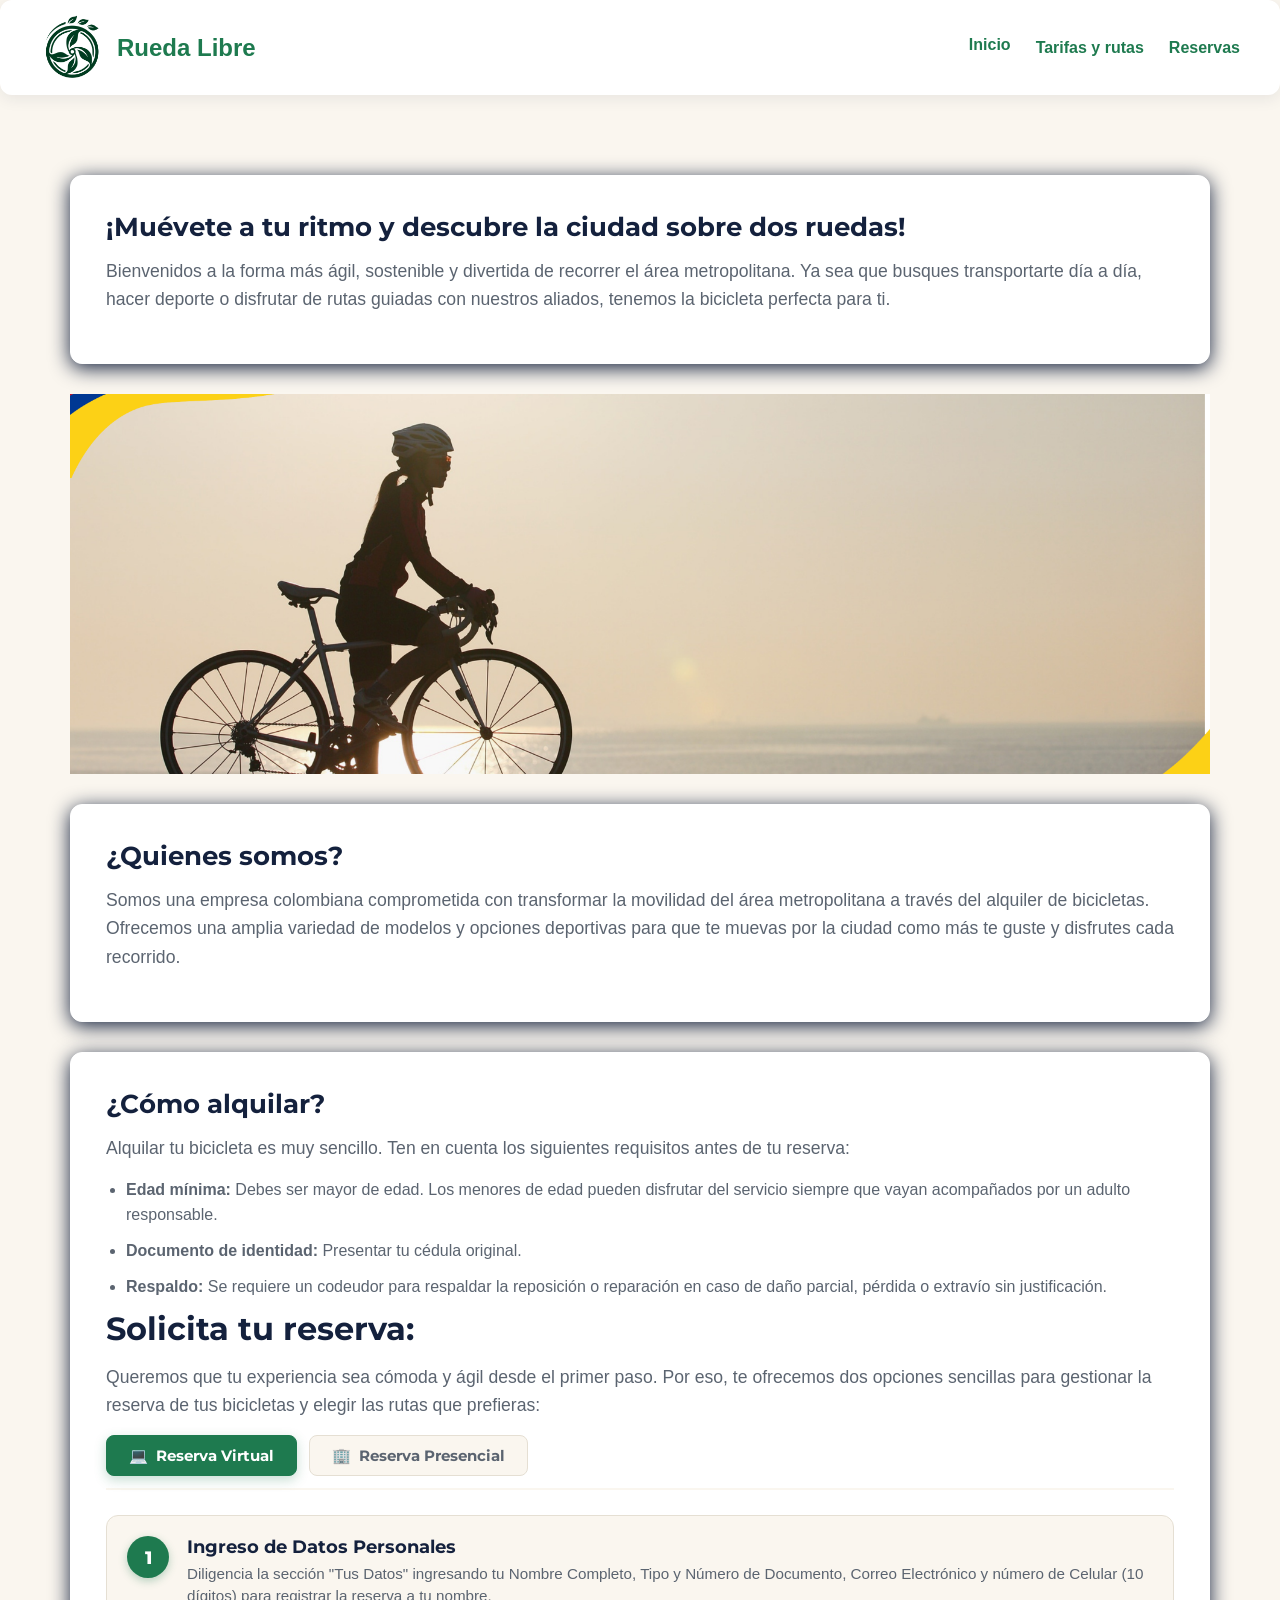
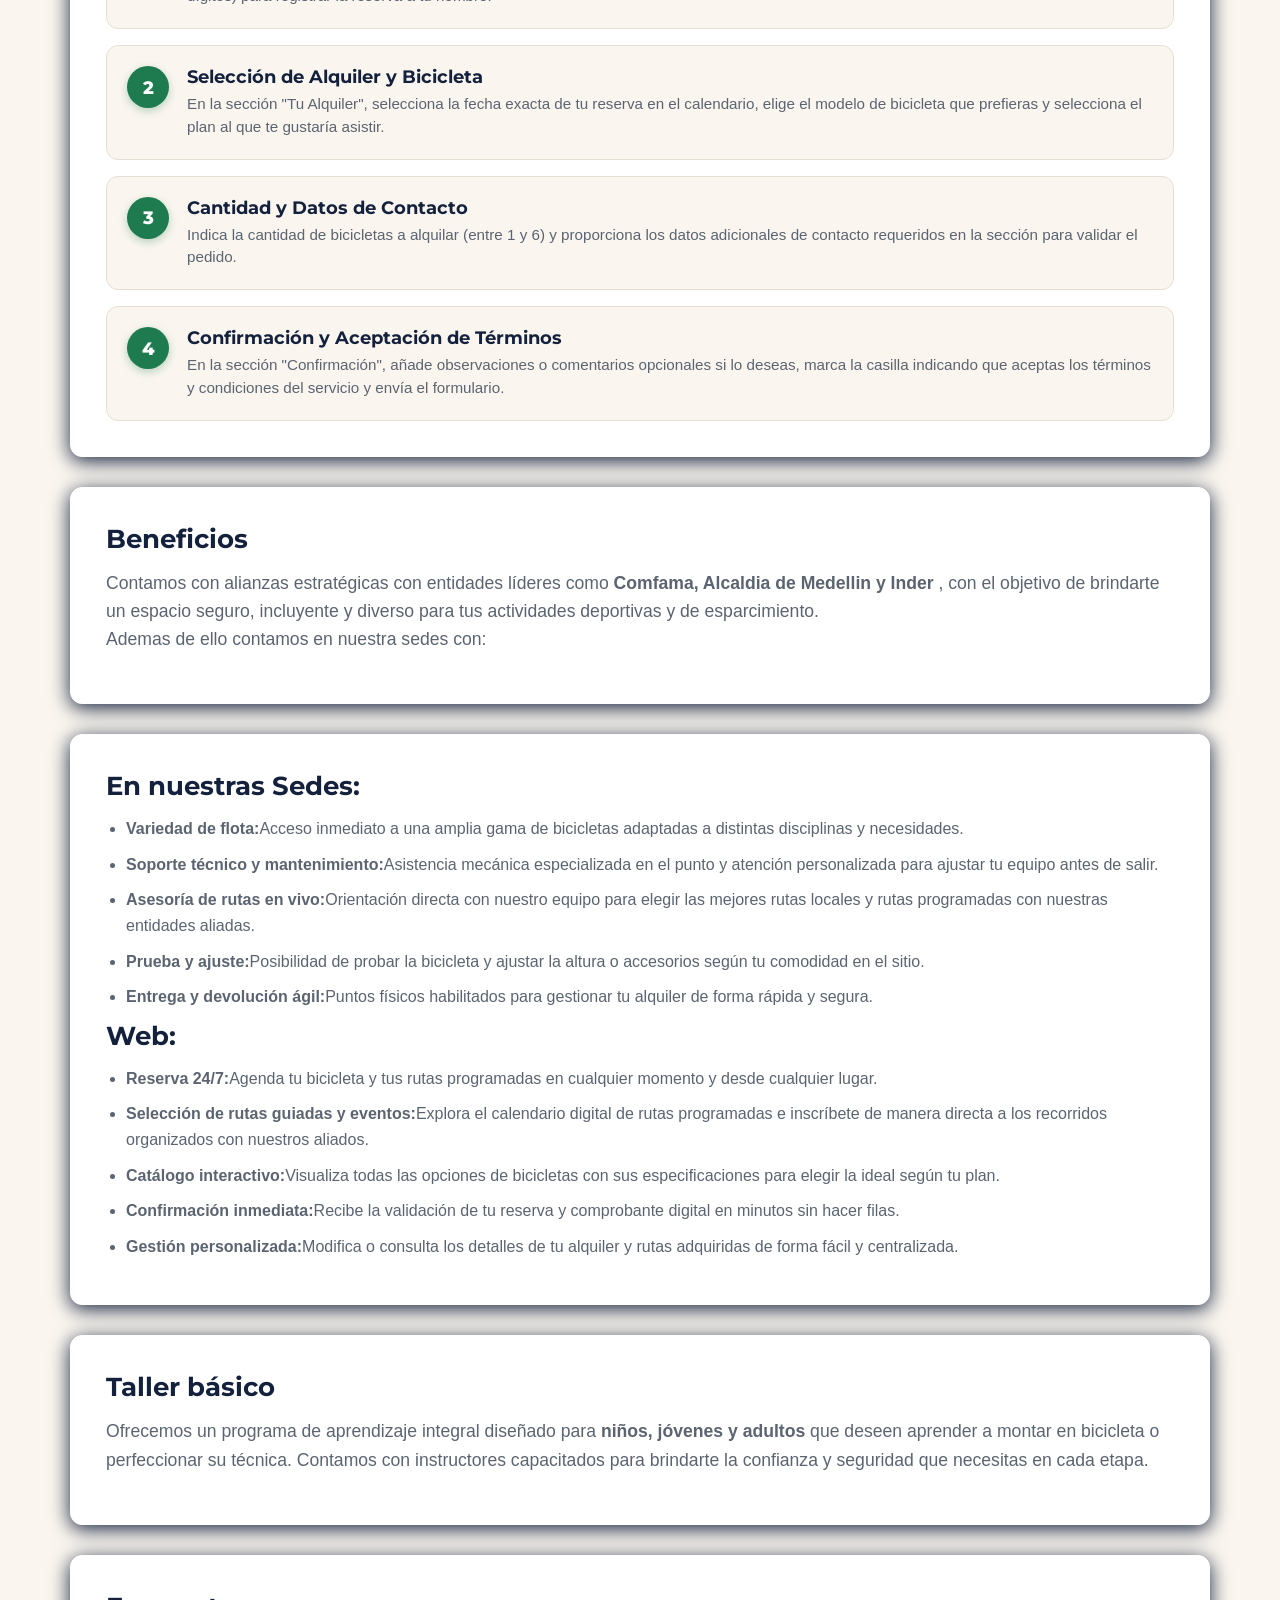
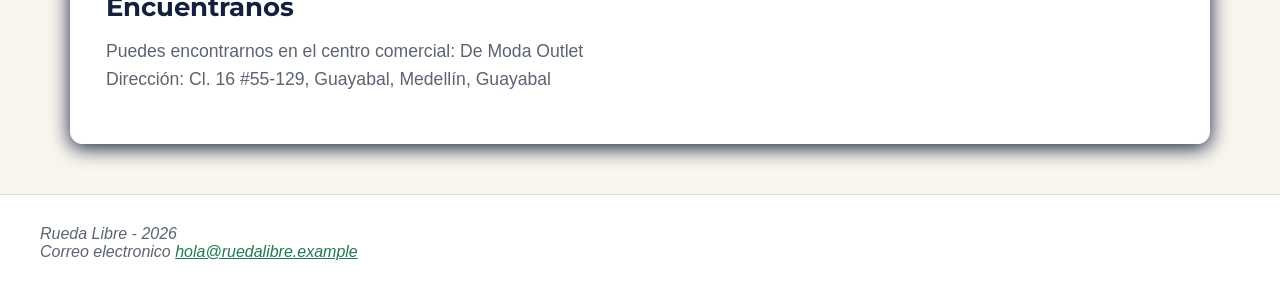
==== commit b98852e7: "Se ahce revision de Semana 1: Dia 1" ====
--- a/index.html
+++ b/index.html
@@ -9,6 +9,7 @@
         content="Rueda Libre es una empresa que fomenta para la movilidad sostenible y el uso de bicicletas en la ciudad por medio del modelo de alquiler.">
     <meta name="author" content="Nodo Digital">
     <title>Rueda Libre | Alquiler de bicicletas en Medellín</title>
+    <link rel="shortcut icon" href="img/logos/Logo.png" type="image/x-icon">
     <link rel="preconnect" href="https://fonts.googleapis.com">
     <link rel="preconnect" href="https://fonts.gstatic.com" crossorigin>
     <link href="https://fonts.googleapis.com/css2?family=Montserrat:wght@700&display=swap" rel="stylesheet">
@@ -22,6 +23,7 @@
             <a href="index.html">
                 <img src="img/logos/Logo.png" alt="Logo Rueda Libre"></a>
             <h1><a href="index.html">Rueda Libre</a></h1>
+
         </div>
 
 
@@ -51,6 +53,13 @@
     <main id="cuerpo">
         <!--Margen-->
         <div class="hero-container"></div>
+        <article class="card" id="Bienvenida">
+            <h2>¡Muévete a tu ritmo y descubre la ciudad sobre dos ruedas!</h2>
+            <p>Bienvenidos a la forma más ágil, sostenible y divertida de recorrer el área metropolitana. Ya sea que
+                busques transportarte día a día, hacer deporte o disfrutar de rutas guiadas con nuestros aliados,
+                tenemos la bicicleta perfecta para ti.</p>
+        </article>
+
         <!--Banner publicitario 1 -->
         <img src="img/Recursos/banner.png" alt="Bicicleta de alquiler" class="hero-img">
 
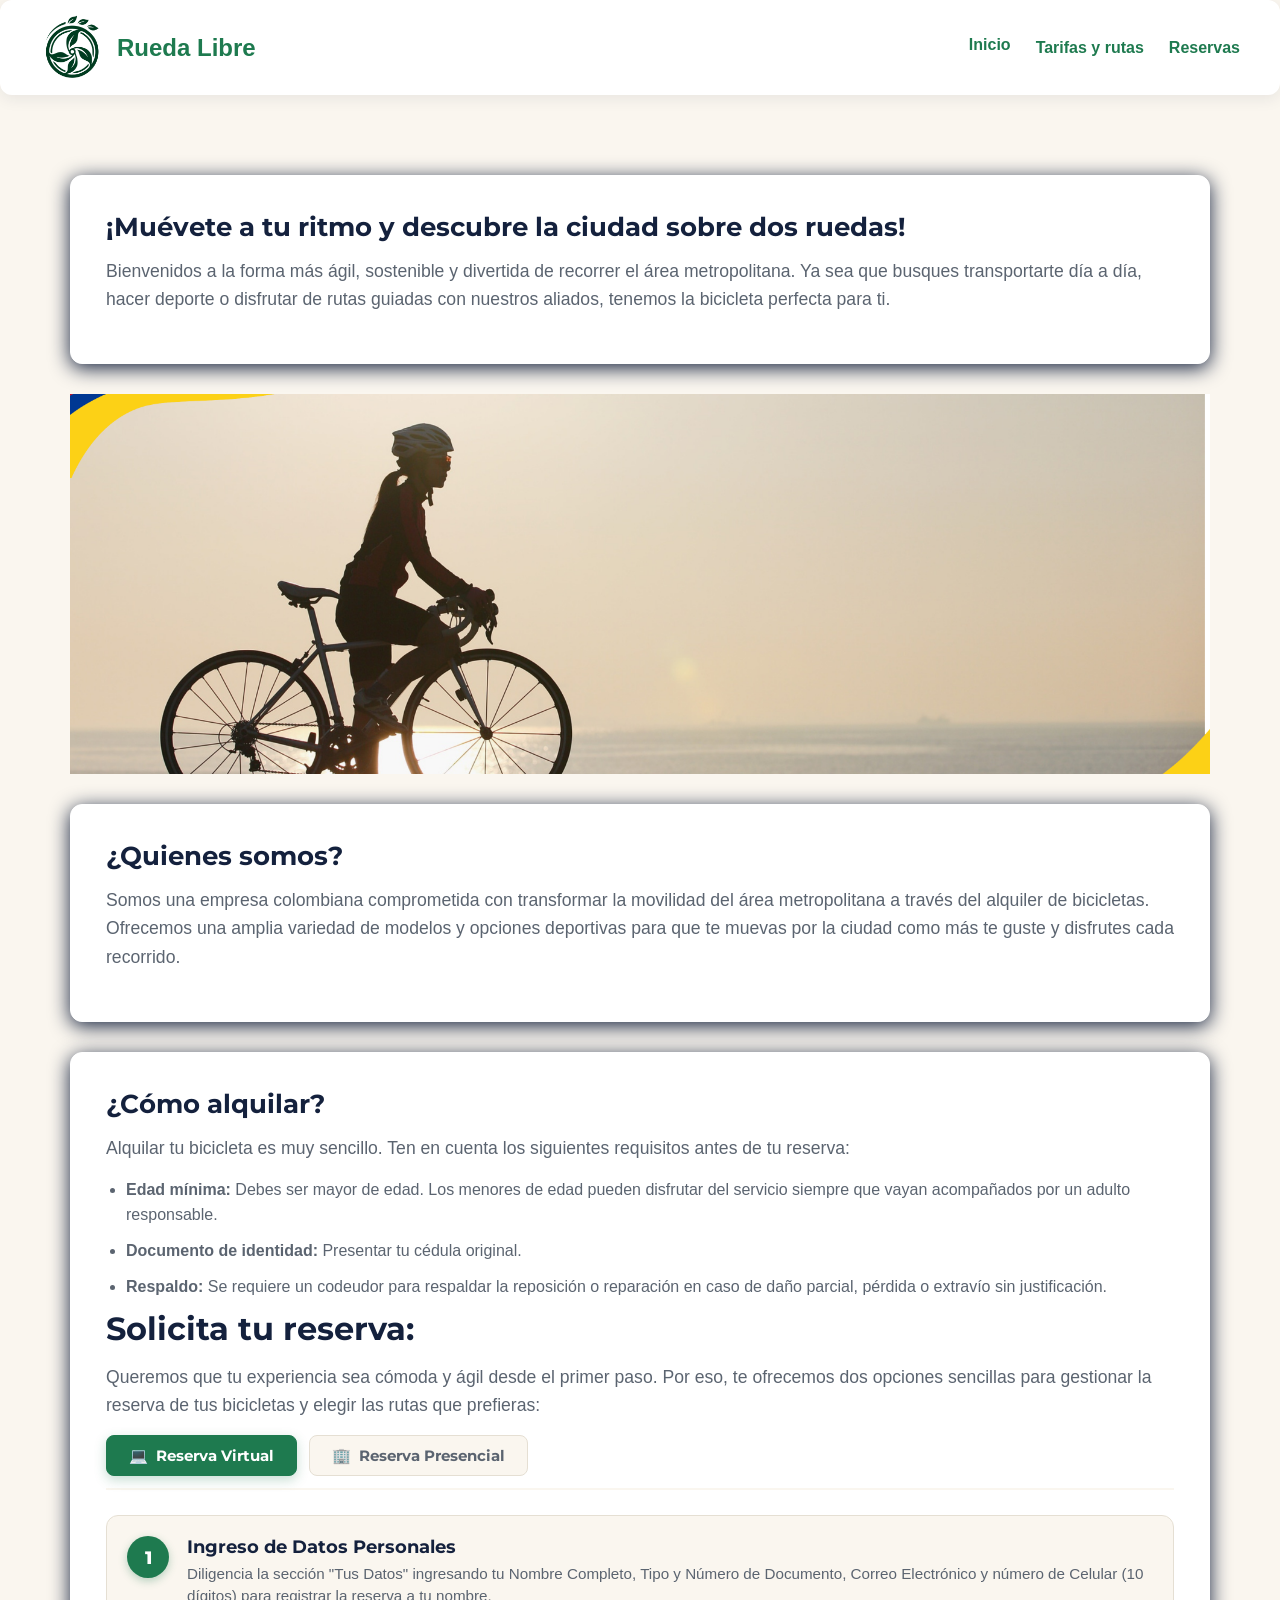
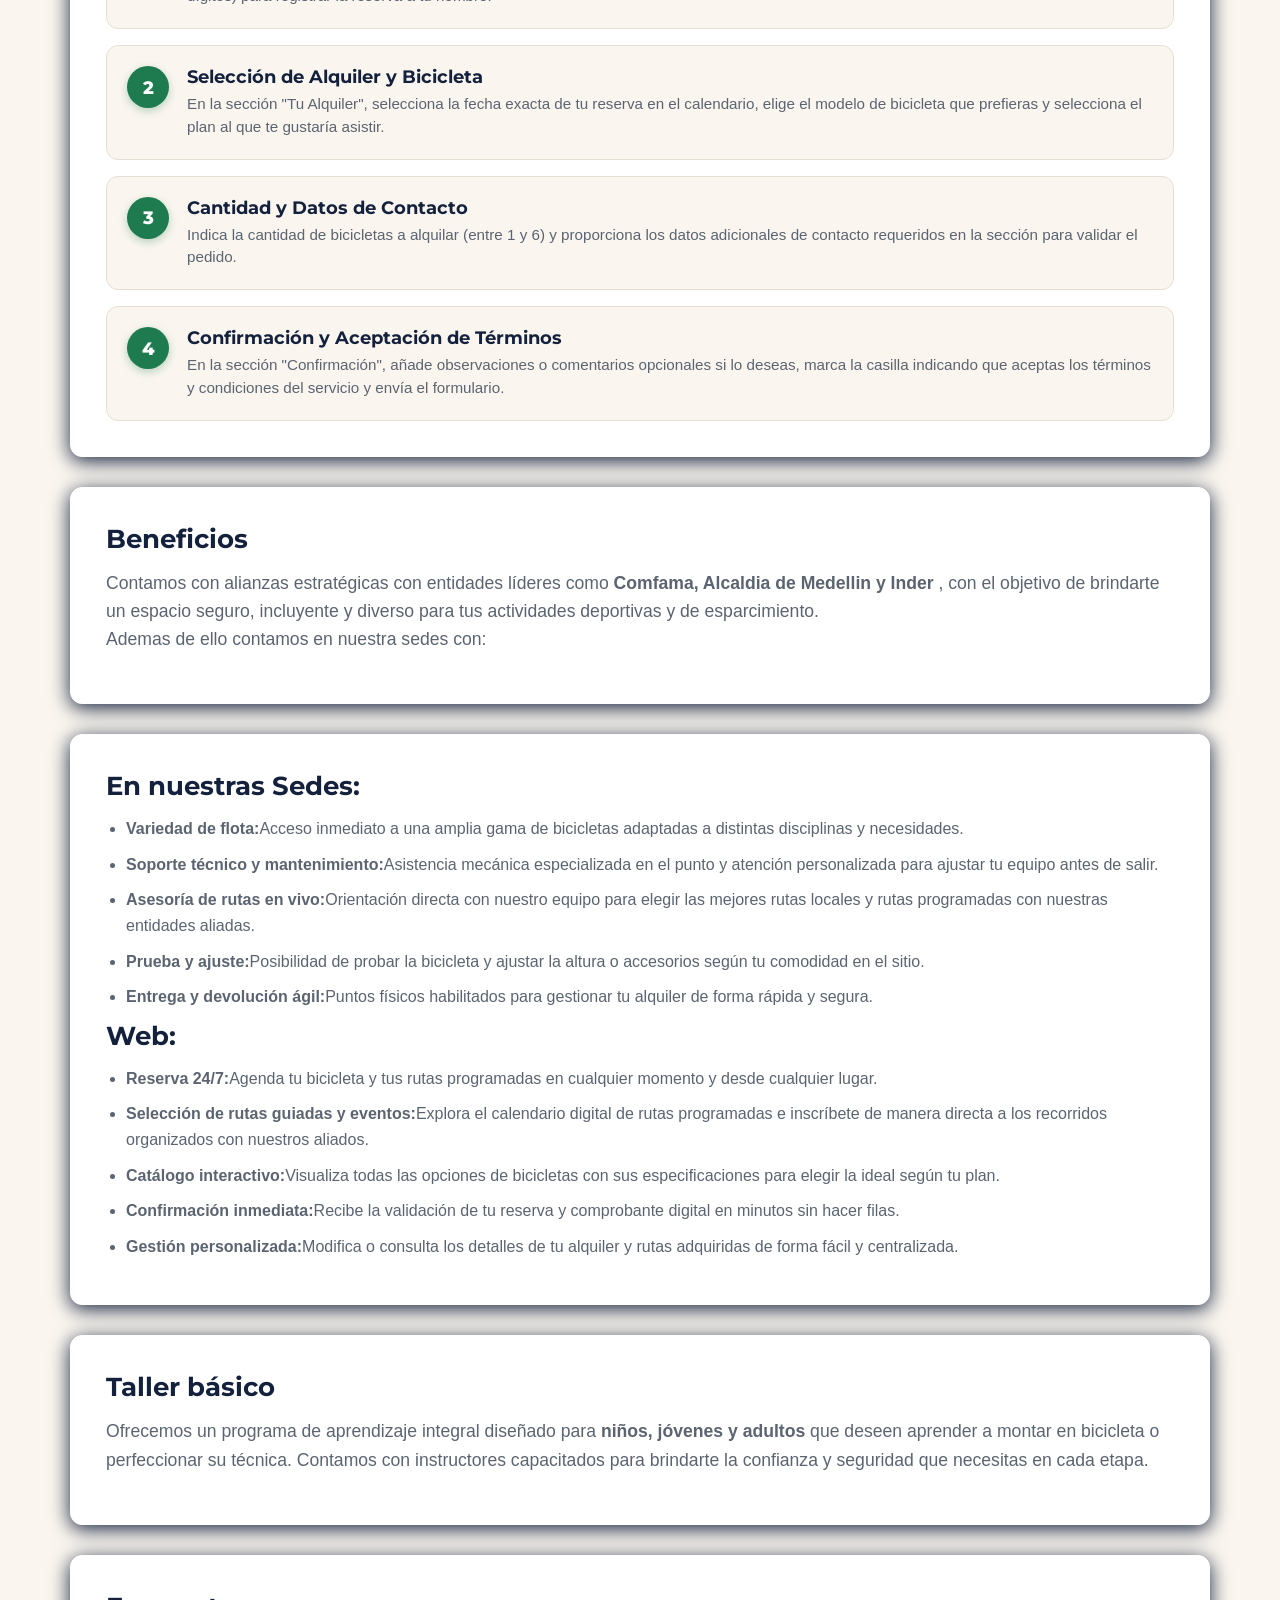
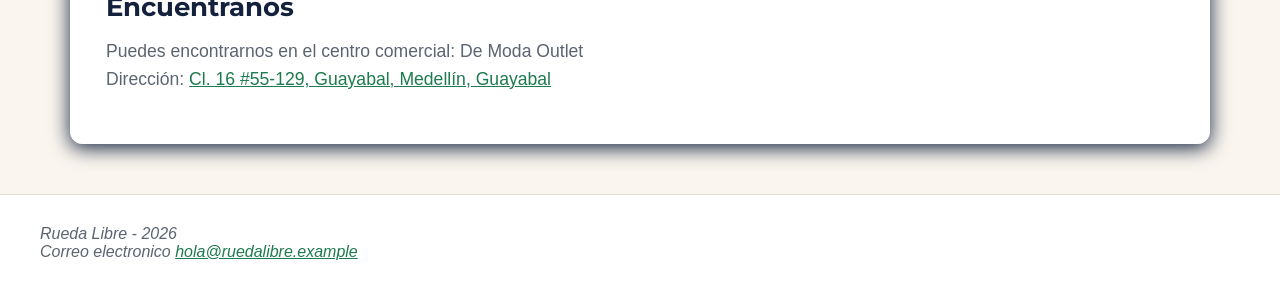
==== commit 076de49f: "Se hace revision de semana 1 Dia 2" ====
--- a/index.html
+++ b/index.html
@@ -37,8 +37,8 @@
                     <a href="index.html">Inicio</a>
                     <ul class="dropdown-content">
                         <li><a href="#somos">¿Quiénes somos?</a></li>
+                        <li><a href="#como">¿Cómo alquilar?</a></li>
                         <li><a href="#Beneficios">Beneficios</a></li>
-                        <li><a href="#como">¿Cómo alquilar?</a></li>
                         <li><a href="#encuentranos">Encuéntranos</a></li>
                     </ul>
                 </li>
@@ -252,7 +252,7 @@
         <article class="card" id="encuentranos">
             <h2 tabindex="0">Encuentranos</h2>
             <p>Puedes encontrarnos en el centro comercial: De Moda Outlet <br>
-                Dirección: Cl. 16 #55-129, Guayabal, Medellín, Guayabal</p>
+                Dirección: <a href="https://maps.app.goo.gl/QdZTCFtZoWYCsube9" target="_blank">Cl. 16 #55-129, Guayabal, Medellín, Guayabal</a></p>
         </article>
     </main>
 
